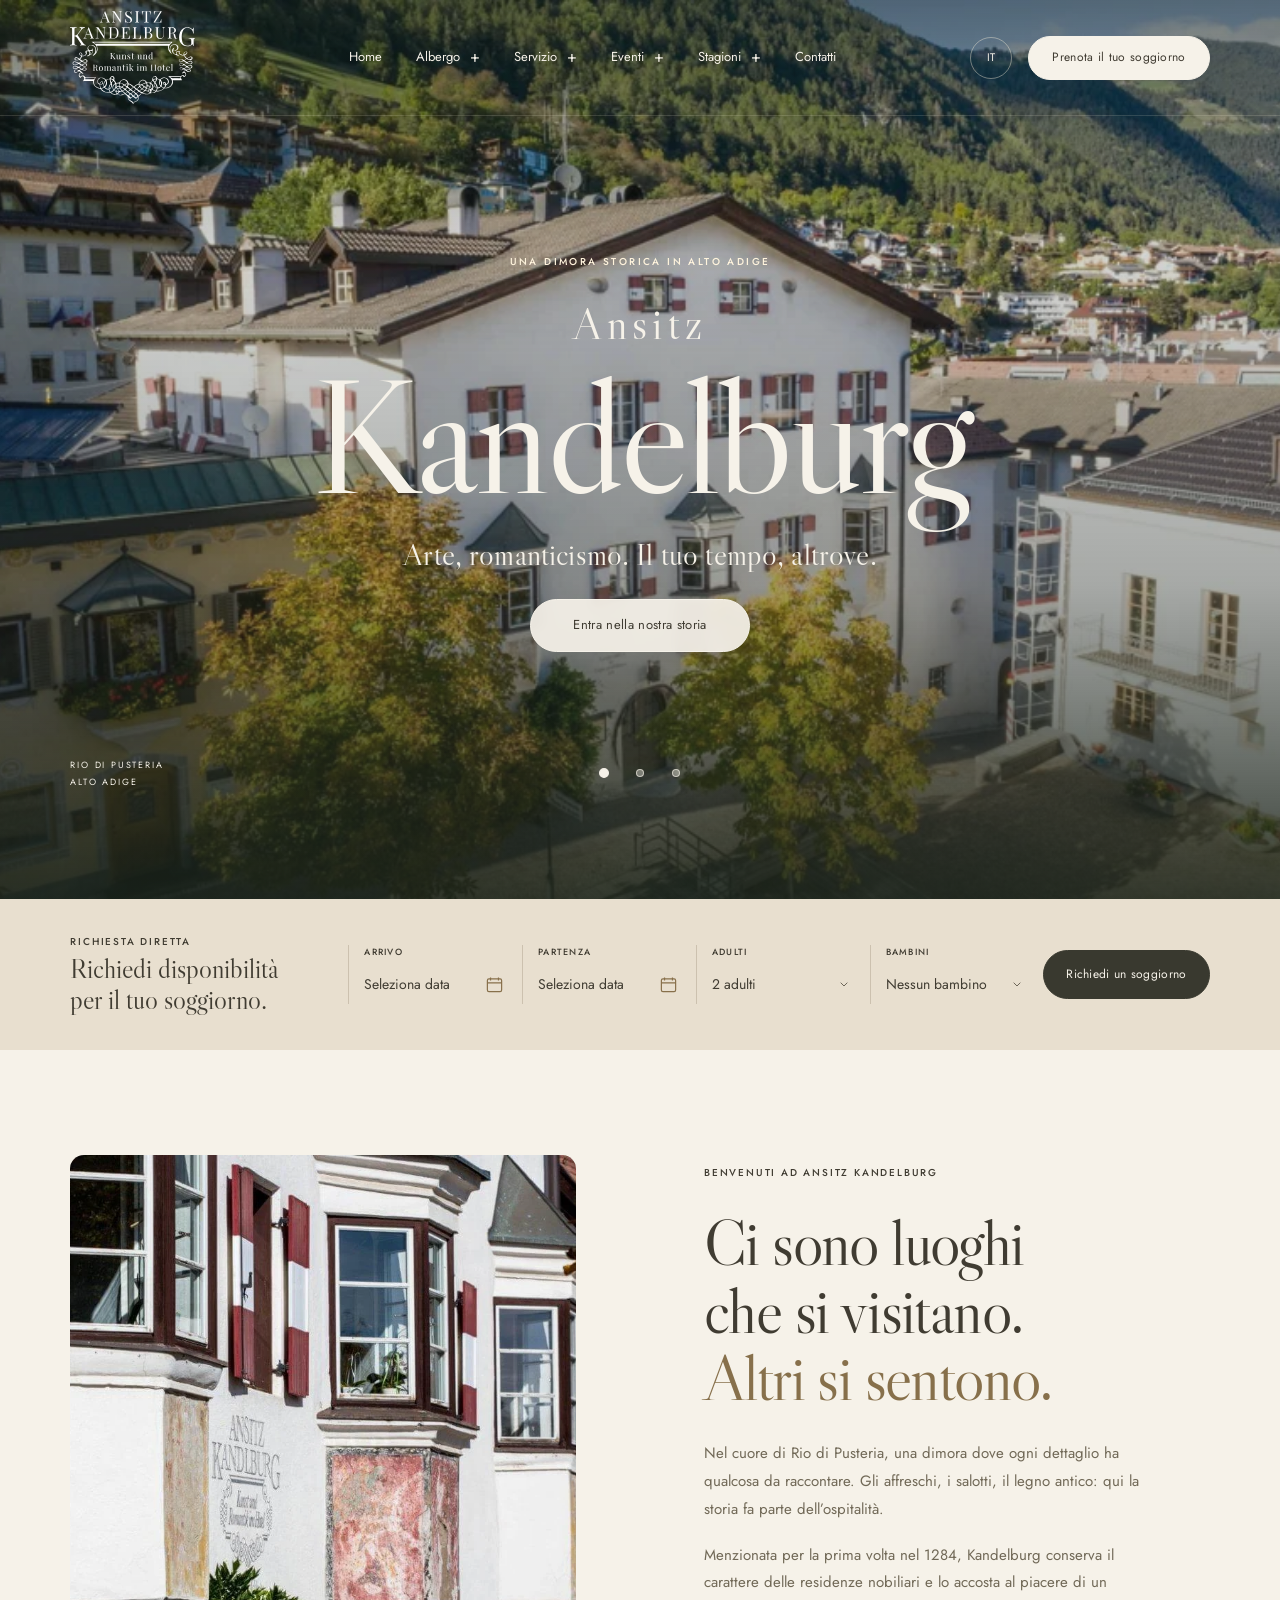
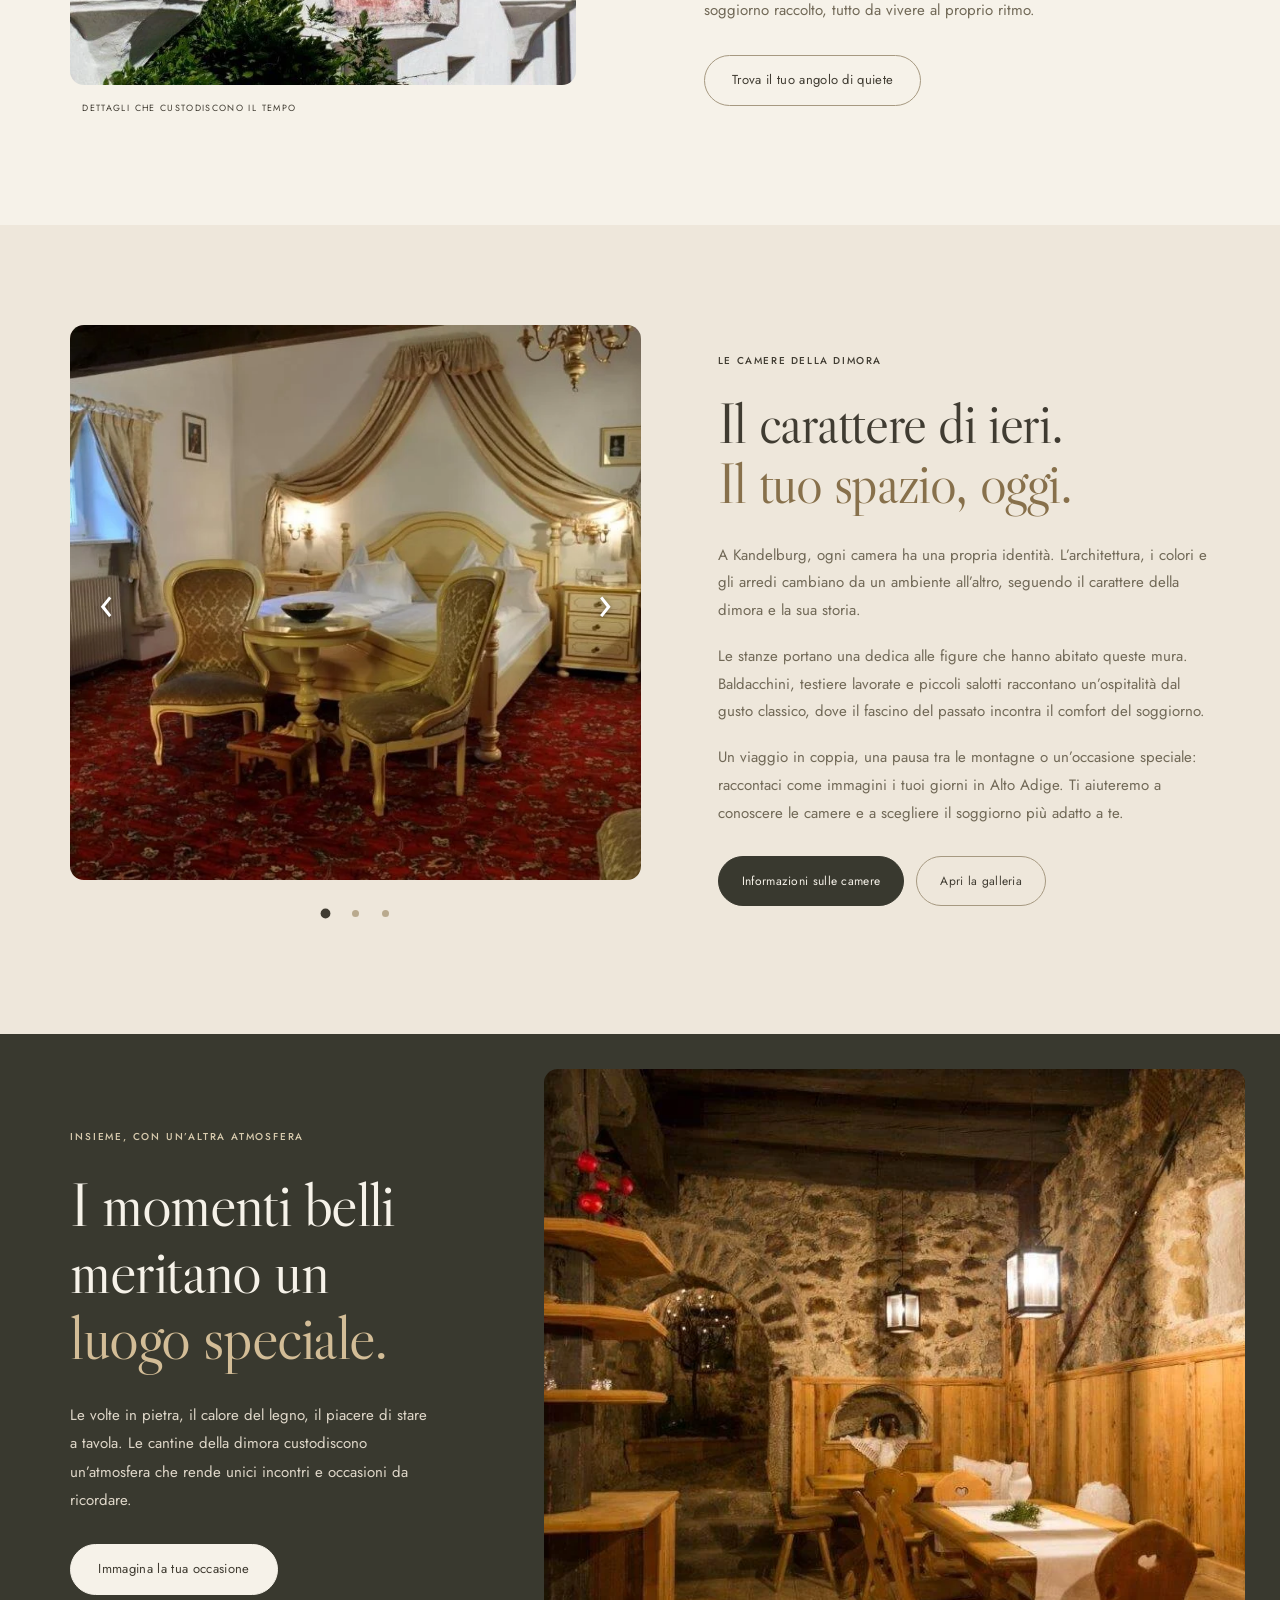
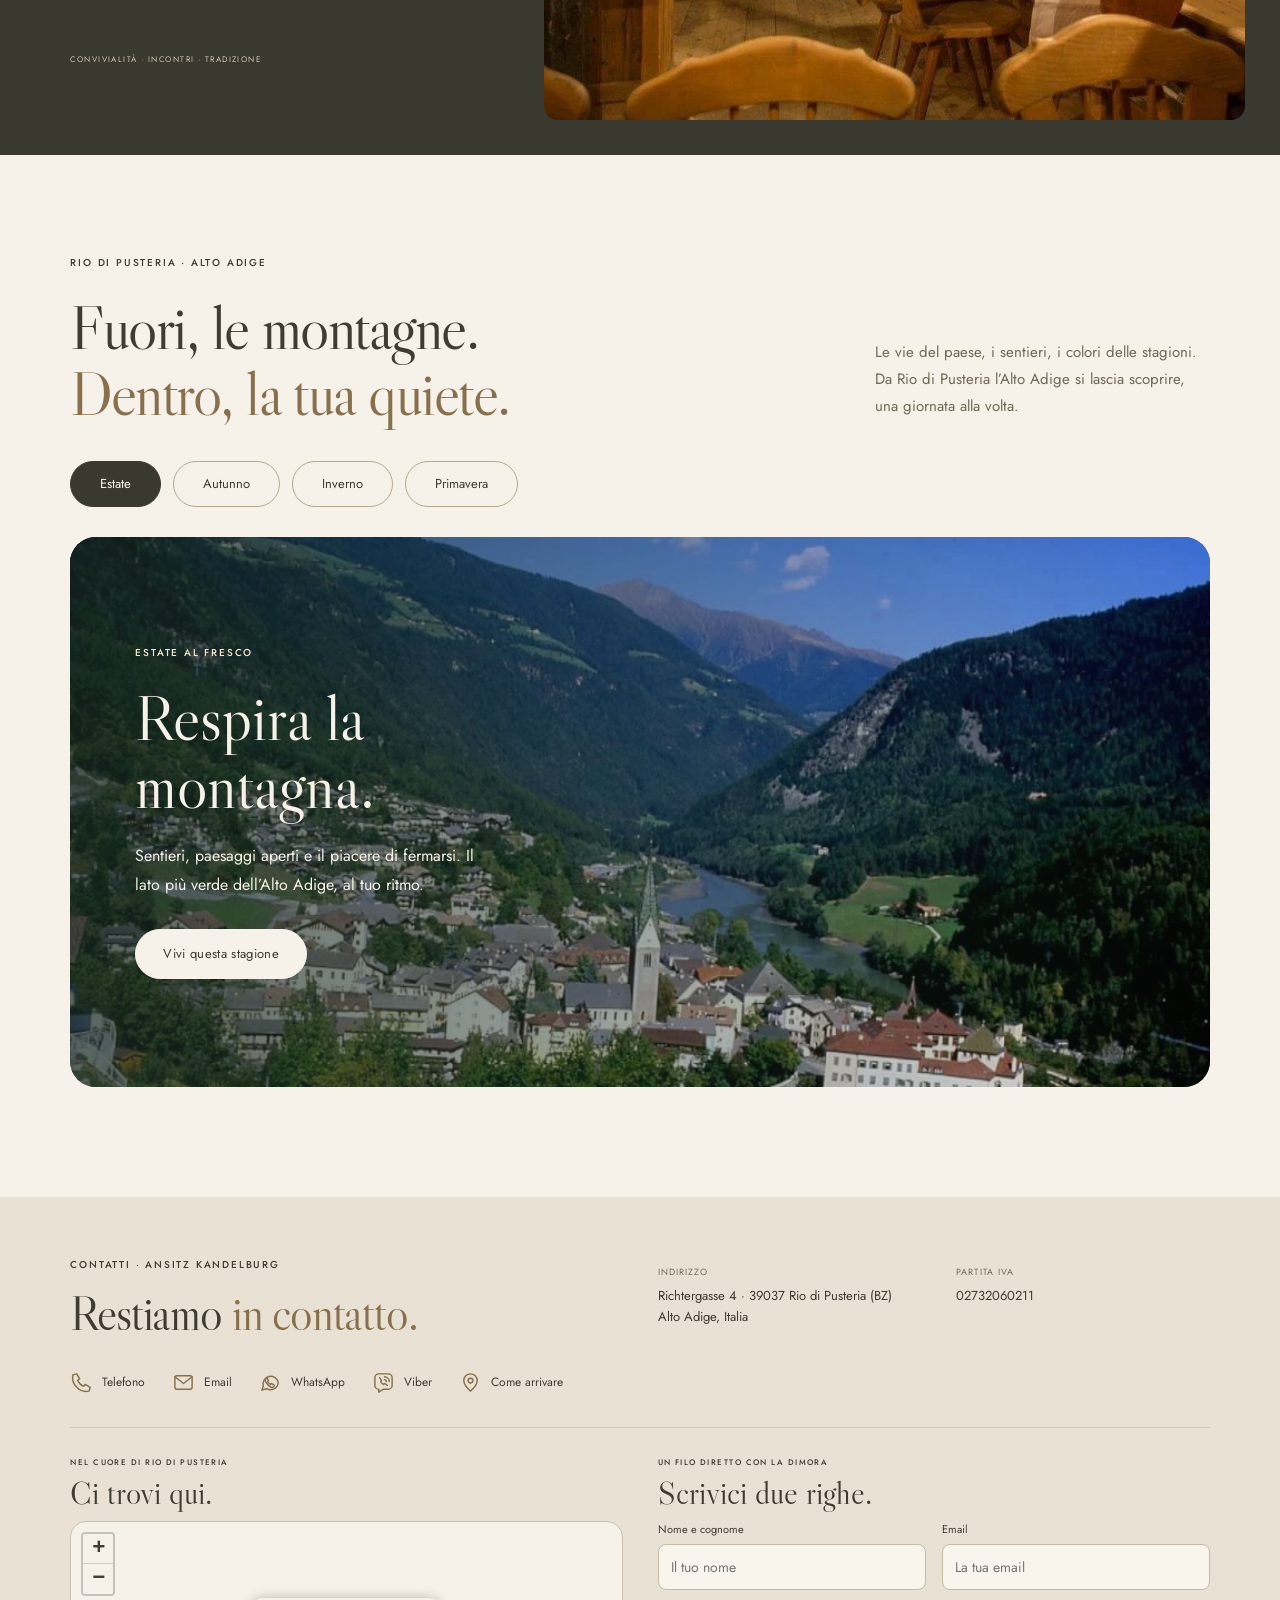
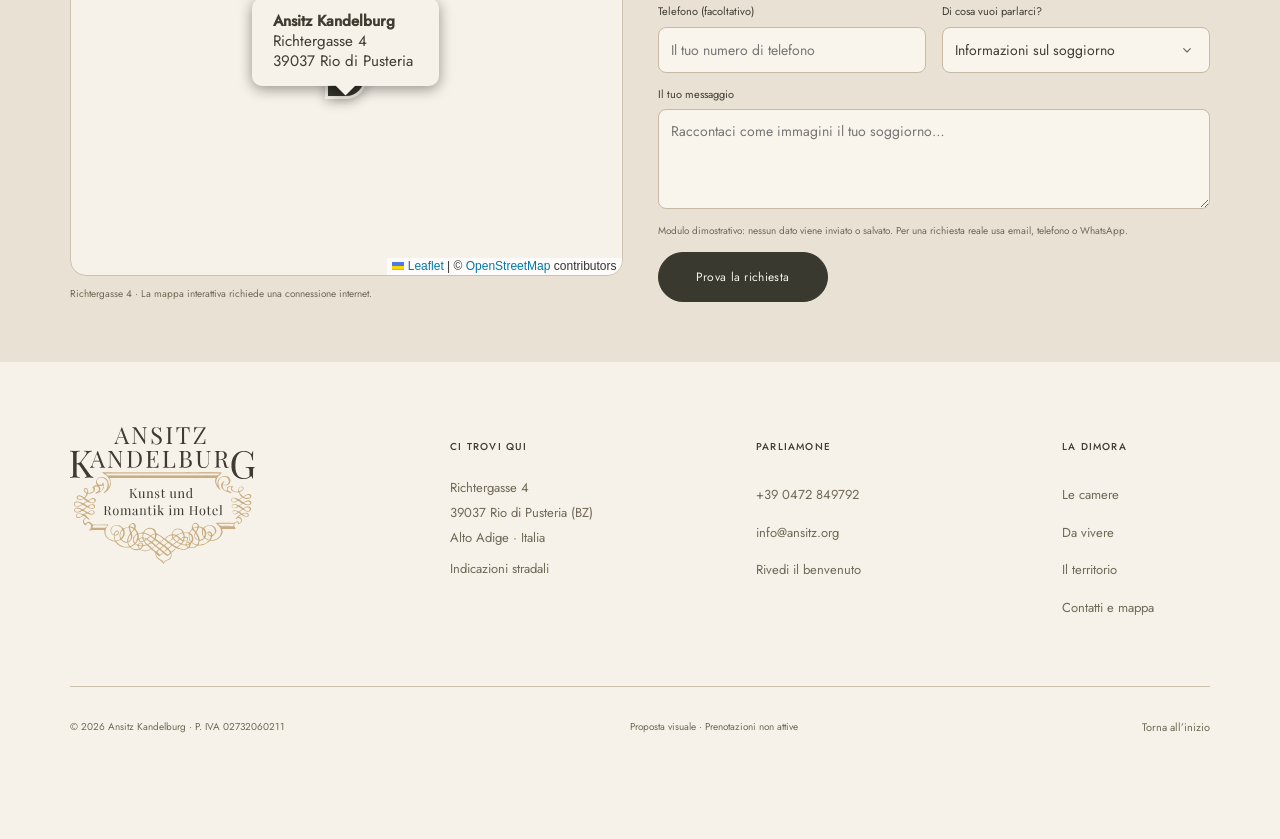
==== index.html @ 3d6365ef "Add styled availability calendar with backend provider interface" ====
<!doctype html>
<html lang="it">
<head>
  <meta charset="utf-8">
  <meta name="viewport" content="width=device-width, initial-scale=1">
  <meta name="robots" content="noindex, nofollow">
  <meta name="theme-color" content="#f4efe6">
  <meta name="description" content="Una dimora storica a Rio di Pusteria. Scopri il carattere di Ansitz Kandelburg, le sue camere e l’ospitalità dell’Alto Adige. Proposta visuale.">
  <title>Ansitz Kandelburg — Una dimora, tante storie</title>
  <link rel="icon" href="assets/brand/favicon.svg" type="image/svg+xml">
  <link rel="stylesheet" href="assets/vendor/leaflet/leaflet.css">
  <link rel="stylesheet" href="styles/main.css?v=25">
  <link rel="stylesheet" href="styles/calendar.css?v=26">
  <script src="scripts/main.js?v=26" defer></script>
  <script src="scripts/calendar.js?v=26" defer></script>
  <script src="scripts/assistance.js" defer></script>
  <script src="assets/vendor/leaflet/leaflet.js" defer></script>
  <script src="scripts/map.js?v=11" defer></script>
</head>
<body>
  <a class="skip-link" href="#contenuto">Vai al contenuto</a>

  <div class="intro" hidden aria-label="Benvenuti ad Ansitz Kandelburg">
    <div class="intro-inner">
      <span class="eyebrow intro-location">RIO DI PUSTERIA · ALTO ADIGE</span>
      <img class="intro-logo" src="assets/brand/ansitz-kandelburg.svg" alt="Ansitz Kandelburg — Kunst und Romantik im Hotel" width="274" height="203">
      <span class="intro-line" aria-hidden="true"></span>
      <p class="intro-caption">Il tempo, altrove.</p>
    </div>
    <button class="intro-skip button button-outline" type="button">Entra nella dimora </button>
  </div>

  <header class="site-header">
    <button class="menu-toggle" type="button" aria-label="Apri menu" aria-expanded="false" aria-controls="mobile-menu"><span></span><span></span></button>
    <a class="brand" href="#inizio" aria-label="Ansitz Kandelburg, inizio"><img src="assets/brand/ansitz-kandelburg.svg" width="274" height="203" alt="Ansitz Kandelburg"></a>
    <nav class="desktop-nav" aria-label="Navigazione principale"><a class="nav-home" href="#inizio">Home</a><div class="nav-group"><button class="nav-trigger" type="button" aria-expanded="false" aria-controls="menu-albergo">Albergo<span aria-hidden="true">+</span></button><div class="mega-menu" id="menu-albergo" hidden><img src="assets/images/kandelburg-salone-storico.webp" alt="" width="300" height="195"><div class="mega-intro"><span class="eyebrow">ESPLORA KANDELBURG</span><p>La tua dimora, in Alto Adige.</p></div><div class="mega-links"><a href="#dimora">Il Castel Kandelburg</a><a href="#camere">Le camere</a><button type="button" data-gallery="0">Galleria fotografica</button><button type="button" data-topic="storia">Storia e leggende</button><button type="button" data-topic="offerte">Prezzi e offerte</button><button type="button" data-open-inquiry>Richiesta e prenotazione</button></div></div></div><div class="nav-group"><button class="nav-trigger" type="button" aria-expanded="false" aria-controls="menu-servizio">Servizio<span aria-hidden="true">+</span></button><div class="mega-menu" id="menu-servizio" hidden><img src="assets/images/kandelburg-giardino.webp" alt="" width="300" height="195"><div class="mega-intro"><span class="eyebrow">ESPLORA KANDELBURG</span><p>Ogni viaggio comincia bene.</p></div><div class="mega-links"><a href="contatti.html">Come raggiungerci</a><button type="button" data-topic="mobilita">Treni e autobus</button><button type="button" data-topic="aeroporti">Aeroporti</button><button type="button" data-topic="taxi">Taxi e trasferimenti</button></div></div></div><div class="nav-group"><button class="nav-trigger" type="button" aria-expanded="false" aria-controls="menu-eventi">Eventi<span aria-hidden="true">+</span></button><div class="mega-menu" id="menu-eventi" hidden><img src="assets/images/kandelburg-cantina.webp" alt="" width="300" height="195"><div class="mega-intro"><span class="eyebrow">ESPLORA KANDELBURG</span><p>Il piacere di stare insieme.</p></div><div class="mega-links"><a href="#esperienze">Celebrazioni eleganti</a><button type="button" data-topic="castagnate">Castagnate e Törggelen</button><a href="#esperienze">Cene nelle cantine</a><button type="button" data-topic="incontri">Seminari e incontri</button></div></div></div><div class="nav-group"><button class="nav-trigger" type="button" aria-expanded="false" aria-controls="menu-stagioni">Stagioni<span aria-hidden="true">+</span></button><div class="mega-menu" id="menu-stagioni" hidden><img src="assets/images/rio-di-pusteria-panorama.webp" alt="" width="300" height="195"><div class="mega-intro"><span class="eyebrow">ESPLORA KANDELBURG</span><p>Un altro colore, ogni volta.</p></div><div class="mega-links"><a href="#territorio" data-season-link="inverno">Neve e sci</a><a href="#territorio" data-season-link="estate">Estate al fresco</a><a href="#territorio" data-season-link="autunno">Autunno d’oro</a><a href="#territorio" data-season-link="primavera">Primavera e fioritura</a><a href="#territorio" data-season-link="inverno">Mercatini di Natale</a></div></div></div><a class="nav-contact" href="contatti.html">Contatti</a></nav>
    <div class="header-right"><div class="language-picker"><button class="language-toggle" aria-expanded="false" aria-controls="language-menu" type="button">IT<span class="sr-only"> — Seleziona lingua</span></button><div class="language-menu" id="language-menu" hidden><span class="language-current" lang="it">IT · Italiano</span><button type="button" disabled lang="de">DE · Deutsch <small>Prossimamente</small></button><button type="button" disabled lang="en">EN · English <small>Prossimamente</small></button></div></div><button class="button button-small header-cta" type="button" data-open-inquiry>Prenota il tuo soggiorno</button></div>
    <nav class="mobile-menu" id="mobile-menu" aria-label="Menu mobile" hidden><a href="#inizio">Home</a><details><summary>Albergo<span aria-hidden="true">+</span></summary><div class="mobile-submenu"><a href="#dimora">Il Castel Kandelburg</a><a href="#camere">Le camere</a><button type="button" data-gallery="0">Galleria fotografica</button><button type="button" data-topic="storia">Storia e leggende</button><button type="button" data-topic="offerte">Prezzi e offerte</button><button type="button" data-open-inquiry>Richiesta e prenotazione</button></div></details><details><summary>Servizio<span aria-hidden="true">+</span></summary><div class="mobile-submenu"><a href="contatti.html">Come raggiungerci</a><button type="button" data-topic="mobilita">Treni e autobus</button><button type="button" data-topic="aeroporti">Aeroporti</button><button type="button" data-topic="taxi">Taxi e trasferimenti</button></div></details><details><summary>Eventi<span aria-hidden="true">+</span></summary><div class="mobile-submenu"><a href="#esperienze">Celebrazioni eleganti</a><button type="button" data-topic="castagnate">Castagnate e Törggelen</button><a href="#esperienze">Cene nelle cantine</a><button type="button" data-topic="incontri">Seminari e incontri</button></div></details><details><summary>Stagioni<span aria-hidden="true">+</span></summary><div class="mobile-submenu"><a href="#territorio" data-season-link="inverno">Neve e sci</a><a href="#territorio" data-season-link="estate">Estate al fresco</a><a href="#territorio" data-season-link="autunno">Autunno d’oro</a><a href="#territorio" data-season-link="primavera">Primavera e fioritura</a><a href="#territorio" data-season-link="inverno">Mercatini di Natale</a></div></details><a href="contatti.html">Contatti</a><button class="button" type="button" data-open-inquiry>Richiedi un soggiorno</button></nav>
  </header>

  <main id="contenuto">
    <section class="hero" id="inizio" aria-labelledby="hero-title">
      <div class="hero-slides" aria-hidden="true">
        <picture class="hero-media hero-slide is-active"><source media="(max-width: 600px)" srcset="assets/images/kandelburg-veduta-aerea-mobile.webp"><img src="assets/images/kandelburg-veduta-aerea.webp" alt="" width="1600" height="1066" fetchpriority="high"></picture>
        <div class="hero-media hero-slide"><img src="assets/images/kandelburg-camera-baldacchino.webp" alt="" width="1024" height="680"></div>
        <div class="hero-media hero-slide"><img src="assets/images/kandelburg-salone-storico.webp" alt="" width="1024" height="680"></div>
      </div>
      <div class="hero-shade"></div>
      <div class="hero-content">
        <p class="eyebrow hero-eyebrow">UNA DIMORA STORICA IN ALTO ADIGE</p>
        <h1 id="hero-title"><span>Ansitz</span> Kandelburg</h1>
        <p class="hero-subtitle">Arte, romanticismo. <br>Il tuo tempo, altrove.</p>
        <a class="button button-light" href="#dimora">Entra nella nostra storia </a>
      </div>
      <div class="hero-bottom"><span class="hero-place">RIO DI PUSTERIA<br>ALTO ADIGE</span><div class="hero-switcher" role="group" aria-label="Fotografie della dimora"><button class="is-active" type="button" data-hero-slide="0" aria-pressed="true" aria-label="Fotografia: la dimora"></button><button type="button" data-hero-slide="1" aria-pressed="false" aria-label="Fotografia: le camere"></button><button type="button" data-hero-slide="2" aria-pressed="false" aria-label="Fotografia: l’atmosfera"></button></div></div>
    </section>

    <section class="stay-bar" id="richiesta" aria-labelledby="stay-bar-title">
      <div class="stay-bar-heading"><span class="eyebrow">RICHIESTA DIRETTA</span><h2 id="stay-bar-title">Richiedi disponibilità<br>per il tuo soggiorno.</h2></div>
      <form id="stay-form" class="stay-form">
        <div class="stay-field"><label for="arrival">Arrivo</label><input type="date" id="arrival" name="arrival" required></div>
        <div class="stay-field"><label for="departure">Partenza</label><input type="date" id="departure" name="departure" required></div>
        <div class="stay-field adults-field"><label for="adults">Adulti</label><select id="adults" name="adults"><option value="1">1 adulto</option><option value="2" selected>2 adulti</option><option value="3">3 adulti</option><option value="4">4 adulti</option><option value="5+">5 o più adulti</option></select></div>
        <div class="stay-field children-field"><label for="children">Bambini</label><select id="children" name="children"><option value="0" selected>Nessun bambino</option><option value="1">1 bambino</option><option value="2">2 bambini</option><option value="3">3 bambini</option><option value="4+">4 o più bambini</option></select></div>
        <button class="button" type="submit">Richiedi un soggiorno </button>
      </form>
    </section>

    <section class="section story" id="dimora" aria-labelledby="story-title">
      <div class="story-visual reveal"><img src="assets/images/kandelburg-facciata-dettaglio.webp" width="940" height="768" alt="Bovindo e affreschi sulla facciata di Kandelburg" loading="lazy"><span class="photo-caption">DETTAGLI CHE CUSTODISCONO IL TEMPO</span></div>
      <div class="story-copy reveal"><p class="eyebrow">BENVENUTI AD ANSITZ KANDELBURG</p><h2 id="story-title">Ci sono luoghi<br>che si visitano.<br><em>Altri si sentono.</em></h2><p class="body-copy">Nel cuore di Rio di Pusteria, una dimora dove ogni dettaglio ha qualcosa da raccontare. Gli affreschi, i salotti, il legno antico: qui la storia fa parte dell’ospitalità.</p><p class="body-copy">Menzionata per la prima volta nel 1284, Kandelburg conserva il carattere delle residenze nobiliari e lo accosta al piacere di un soggiorno raccolto, tutto da vivere al proprio ritmo.</p><a class="button button-outline" href="#camere">Trova il tuo angolo di quiete </a></div>
    </section>

    <section class="rooms-section section" id="camere" aria-labelledby="rooms-title">
      <div class="rooms-layout">
        <div class="room-carousel reveal" role="region" aria-roledescription="carosello" aria-label="Fotografie delle camere" tabindex="0">
          <div class="room-photo-frame"><button class="image-button room-stage" type="button" data-gallery="0" aria-label="Ingrandisci la fotografia della camera"><img id="room-carousel-image" src="assets/images/kandelburg-camera-baldacchino.webp" width="1024" height="680" alt="Camera con baldacchino, arredi color avorio e salottino" loading="lazy"></button><button class="room-photo-nav room-photo-prev" type="button" data-room-prev aria-label="Camera precedente"><span aria-hidden="true">‹</span></button><button class="room-photo-nav room-photo-next" type="button" data-room-next aria-label="Camera successiva"><span aria-hidden="true">›</span></button></div>
          <div class="room-carousel-controls"><div class="room-dots" role="group" aria-label="Scegli una fotografia"><button class="is-active" type="button" data-room-slide="0" aria-pressed="true" aria-label="Fotografia: il baldacchino"></button><button type="button" data-room-slide="1" aria-pressed="false" aria-label="Fotografia: il velluto"></button><button type="button" data-room-slide="2" aria-pressed="false" aria-label="Fotografia: la luce"></button></div></div>
        </div>
        <div class="rooms-copy reveal"><p class="eyebrow">LE CAMERE DELLA DIMORA</p><h2 id="rooms-title">Il carattere di ieri.<br><em>Il tuo spazio, oggi.</em></h2><p>A Kandelburg, ogni camera ha una propria identità. L’architettura, i colori e gli arredi cambiano da un ambiente all’altro, seguendo il carattere della dimora e la sua storia.</p><p>Le stanze portano una dedica alle figure che hanno abitato queste mura. Baldacchini, testiere lavorate e piccoli salotti raccontano un’ospitalità dal gusto classico, dove il fascino del passato incontra il comfort del soggiorno.</p><p>Un viaggio in coppia, una pausa tra le montagne o un’occasione speciale: raccontaci come immagini i tuoi giorni in Alto Adige. Ti aiuteremo a conoscere le camere e a scegliere il soggiorno più adatto a te.</p><div class="rooms-copy-actions"><button class="button" type="button" data-open-inquiry>Informazioni sulle camere</button><button class="button button-outline" type="button" data-gallery="0">Apri la galleria</button></div></div>
      </div>
    </section>

    <section class="experience" id="esperienze" aria-labelledby="experience-title">
      <div class="experience-copy reveal"><p class="eyebrow">INSIEME, CON UN’ALTRA ATMOSFERA</p><h2 id="experience-title">I momenti belli<br>meritano un<br><em>luogo speciale.</em></h2><p>Le volte in pietra, il calore del legno, il piacere di stare a tavola. Le cantine della dimora custodiscono un’atmosfera che rende unici incontri e occasioni da ricordare.</p><a class="button button-light" href="#soggiorno">Immagina la tua occasione </a><span class="experience-note">CONVIVIALITÀ · INCONTRI · TRADIZIONE</span></div>
      <div class="experience-photo"><img src="assets/images/kandelburg-cantina.webp" width="1024" height="682" alt="La cantina storica con pareti in pietra, tavoli e arredi in legno" loading="lazy"></div>
    </section>

    <section class="section territory" id="territorio" aria-labelledby="territory-title">
      <div class="section-heading reveal"><div><p class="eyebrow">RIO DI PUSTERIA · ALTO ADIGE</p><h2 id="territory-title">Fuori, le montagne.<br><em>Dentro, la tua quiete.</em></h2></div><div class="section-heading-aside"><p>Le vie del paese, i sentieri, i colori delle stagioni. Da Rio di Pusteria l’Alto Adige si lascia scoprire, una giornata alla volta.</p></div></div>
      <div class="season-tabs" role="tablist" aria-label="Le stagioni in Alto Adige"><button id="tab-estate" type="button" role="tab" aria-selected="true" aria-controls="season-panel" data-season="estate">Estate</button><button id="tab-autunno" type="button" role="tab" aria-selected="false" aria-controls="season-panel" tabindex="-1" data-season="autunno">Autunno</button><button id="tab-inverno" type="button" role="tab" aria-selected="false" aria-controls="season-panel" tabindex="-1" data-season="inverno">Inverno</button><button id="tab-primavera" type="button" role="tab" aria-selected="false" aria-controls="season-panel" tabindex="-1" data-season="primavera">Primavera</button></div>
      <div class="season-stage" id="season-panel" role="tabpanel" aria-labelledby="tab-estate"><img id="season-image" src="assets/images/rio-di-pusteria-panorama.webp" width="1024" height="683" alt="Il paesaggio verde di Rio di Pusteria" loading="lazy"><div class="season-overlay"></div><div class="season-copy"><span class="eyebrow" id="season-kicker">ESTATE AL FRESCO</span><h3 id="season-title">Respira la montagna.</h3><p id="season-text">Sentieri, paesaggi aperti e il piacere di fermarsi. Il lato più verde dell’Alto Adige, al tuo ritmo.</p><a class="button button-light" href="#soggiorno">Vivi questa stagione</a></div></div>
    </section>

    <section class="section home-contact" id="soggiorno" aria-labelledby="contact-title">
      <div class="home-contact-heading"><div><p class="eyebrow">CONTATTI · ANSITZ KANDELBURG</p><h2 id="contact-title">Restiamo <em>in contatto.</em></h2></div><div class="home-contact-intro"><dl class="home-contact-details"><div><dt>Indirizzo</dt><dd><address>Richtergasse 4 · 39037 Rio di Pusteria (BZ)<br>Alto Adige, Italia</address></dd></div><div><dt>Partita IVA</dt><dd>02732060211</dd></div></dl></div></div>
      <nav class="home-contact-actions" aria-label="Contatta la dimora"><a class="contact-icon-link" href="tel:+390472849792"><svg viewBox="0 0 24 24" fill="none" stroke="currentColor" stroke-width="1.5" stroke-linecap="round" stroke-linejoin="round" aria-hidden="true"><path d="m7 3 3 5-2 2a13 13 0 0 0 6 6l2-2 5 3-1 4C10 23 1 14 3 4Z"/></svg><span>Telefono</span></a><a class="contact-icon-link" href="mailto:info@ansitz.org"><svg viewBox="0 0 24 24" fill="none" stroke="currentColor" stroke-width="1.5" stroke-linecap="round" stroke-linejoin="round" aria-hidden="true"><rect x="3" y="5" width="18" height="14" rx="2"/><path d="m3 6 9 7 9-7"/></svg><span>Email</span></a><a class="contact-icon-link" href="https://wa.me/393492362220" target="_blank" rel="noopener noreferrer"><svg viewBox="0 0 24 24" fill="none" stroke="currentColor" stroke-width="1.5" stroke-linecap="round" stroke-linejoin="round" aria-hidden="true"><path d="M20 11.5a8 8 0 0 1-12 7L3 20l1.5-4.4A8 8 0 1 1 20 11.5Z"/><path d="m8 7 2 3-1 1a7 7 0 0 0 3 3l1-1 3 2c-1 3-3 3-6 0s-5-5-2-8Z"/></svg><span>WhatsApp</span></a><a class="contact-icon-link" href="viber://chat?number=%2B393492362220"><svg viewBox="0 0 24 24" fill="none" stroke="currentColor" stroke-width="1.5" stroke-linecap="round" stroke-linejoin="round" aria-hidden="true"><path d="M7 3h10a4 4 0 0 1 4 4v8a4 4 0 0 1-4 4h-5l-5 3v-3a4 4 0 0 1-4-4V7a4 4 0 0 1 4-4Z"/><path d="m8 7 2 3-1 1a6 6 0 0 0 3 3l1-1 3 2M13 6a5 5 0 0 1 5 5M13 9a2 2 0 0 1 2 2"/></svg><span>Viber</span></a><a class="contact-icon-link" href="https://www.google.com/maps/search/?api=1&amp;query=Ansitz+Kandelburg+Richtergasse+4+M%C3%BChlbach" target="_blank" rel="noopener noreferrer"><svg viewBox="0 0 24 24" fill="none" stroke="currentColor" stroke-width="1.5" stroke-linecap="round" stroke-linejoin="round" aria-hidden="true"><path d="M19 10c0 5-7 11-7 11S5 15 5 10a7 7 0 1 1 14 0Z"/><circle cx="12" cy="10" r="2.5"/></svg><span>Come arrivare</span></a></nav>
      <div class="home-contact-grid"><div class="home-contact-map"><div class="home-contact-column-heading"><p class="eyebrow">NEL CUORE DI RIO DI PUSTERIA</p><h3>Ci trovi qui.</h3></div><div class="contact-map" id="location-map" role="region" aria-label="Mappa interattiva di Ansitz Kandelburg"></div><p class="map-note">Richtergasse 4 · La mappa interattiva richiede una connessione internet.</p></div><div class="home-contact-form"><div class="home-contact-column-heading"><p class="eyebrow">UN FILO DIRETTO CON LA DIMORA</p><h3>Scrivici due righe.</h3></div><form id="contact-form" class="contact-page-form"><div class="contact-field-row"><div><label for="contact-name">Nome e cognome</label><input id="contact-name" name="name" autocomplete="name" placeholder="Il tuo nome" maxlength="100" required></div><div><label for="contact-email">Email</label><input id="contact-email" name="email" type="email" autocomplete="email" placeholder="La tua email" maxlength="150" required></div></div><div class="contact-field-row"><div><label for="contact-phone">Telefono (facoltativo)</label><input id="contact-phone" name="phone" type="tel" autocomplete="tel" placeholder="Il tuo numero di telefono" maxlength="40"></div><div><label for="contact-subject">Di cosa vuoi parlarci?</label><select id="contact-subject" name="subject"><option>Informazioni sul soggiorno</option><option>Camere e disponibilità</option><option>Eventi e incontri</option><option>Come arrivare</option></select></div></div><div><label for="contact-message">Il tuo messaggio</label><textarea id="contact-message" name="message" rows="5" placeholder="Raccontaci come immagini il tuo soggiorno…" maxlength="2000" required></textarea></div><p class="contact-form-note">Modulo dimostrativo: nessun dato viene inviato o salvato. Per una richiesta reale usa email, telefono o WhatsApp.</p><button class="button" type="submit">Prova la richiesta</button><p class="contact-form-result" id="contact-form-result" role="status" hidden></p></form></div></div>
    </section>
  </main>

  <footer class="site-footer" id="contatti"><div class="footer-main"><a class="footer-brand" href="#inizio"><img src="assets/brand/ansitz-kandelburg.svg" width="274" height="203" alt="Ansitz Kandelburg — Kunst und Romantik im Hotel"></a><div><h2>Ci trovi qui</h2><p>Richtergasse 4<br>39037 Rio di Pusteria (BZ)<br>Alto Adige · Italia</p><a class="footer-link" href="https://www.google.com/maps/search/?api=1&amp;query=Ansitz+Kandelburg+Richtergasse+4+M%C3%BChlbach" target="_blank" rel="noopener noreferrer">Indicazioni stradali </a></div><div><h2>Parliamone</h2><a href="tel:+390472849792">+39 0472 849792</a><a href="mailto:info@ansitz.org">info@ansitz.org</a><button class="footer-link" type="button" data-replay-intro>Rivedi il benvenuto </button></div><div><h2>La dimora</h2><a href="#camere">Le camere</a><a href="#esperienze">Da vivere</a><a href="#territorio">Il territorio</a><a href="contatti.html">Contatti e mappa</a></div></div><div class="footer-bottom"><span>© 2026 Ansitz Kandelburg · P. IVA 02732060211</span><span>Proposta visuale · Prenotazioni non attive</span><a href="#inizio">Torna all’inizio </a></div></footer>

  <dialog class="gallery-dialog" aria-labelledby="gallery-title"><button class="dialog-close" type="button" data-close-dialog aria-label="Chiudi galleria">×</button><h2 class="sr-only" id="gallery-title">Le camere di Kandelburg</h2><img id="gallery-image" src="assets/images/kandelburg-camera-baldacchino.webp" alt="Camera con baldacchino, arredi color avorio e salottino"><div class="gallery-controls"><button type="button" data-gallery-prev aria-label="Fotografia precedente">Precedente</button><p id="gallery-caption" aria-live="polite">Il fascino del baldacchino</p><button type="button" data-gallery-next aria-label="Fotografia successiva">Successiva</button></div></dialog>

  <dialog class="inquiry-dialog booking-dialog" aria-labelledby="inquiry-title"><button class="dialog-close" type="button" data-close-dialog aria-label="Chiudi richiesta">×</button><p class="eyebrow">IL TUO TEMPO A KANDELBURG</p><h2 id="inquiry-title" tabindex="-1" autofocus>Prenota il tuo<br><em>soggiorno in dimora.</em></h2><p>Scegli le date e raccontaci come immagini la tua pausa in Alto Adige.</p><p id="stay-summary" class="stay-summary" hidden></p>
    <form id="booking-form" class="booking-form">
      <div class="booking-row"><div><label for="booking-arrival">Arrivo *</label><input id="booking-arrival" name="arrival" type="date" required></div><div><label for="booking-departure">Partenza *</label><input id="booking-departure" name="departure" type="date" required></div></div>
      <div class="booking-row"><div><label for="booking-adults">Adulti *</label><select id="booking-adults" name="adults"><option value="1">1 adulto</option><option value="2" selected>2 adulti</option><option value="3">3 adulti</option><option value="4">4 adulti</option><option value="5+">5 o più adulti</option></select></div><div><label for="booking-children">Bambini</label><select id="booking-children" name="children"><option value="0" selected>Nessun bambino</option><option value="1">1 bambino</option><option value="2">2 bambini</option><option value="3">3 bambini</option><option value="4+">4 o più bambini</option></select></div></div><div class="booking-row"><div><label for="booking-rooms">Camere *</label><select id="booking-rooms" name="rooms"><option value="1">1 camera</option><option value="2">2 camere</option><option value="3">3 camere</option><option value="4+">4 o più camere</option></select></div></div>
      <div class="booking-row"><div><label for="booking-name">Nome e cognome *</label><input id="booking-name" name="name" autocomplete="name" maxlength="100" placeholder="Il tuo nome" required></div><div><label for="booking-email">Email *</label><input id="booking-email" name="email" type="email" autocomplete="email" maxlength="150" placeholder="La tua email" required></div></div>
      <div><label for="booking-phone">Telefono <span>(facoltativo)</span></label><input id="booking-phone" name="phone" type="tel" autocomplete="tel" maxlength="40" placeholder="Il tuo numero di telefono"></div>
      <div><label for="booking-notes">Desideri o richieste particolari <span>(facoltativo)</span></label><textarea id="booking-notes" name="notes" rows="3" maxlength="1500" placeholder="C’è qualcosa che vorresti farci sapere?"></textarea></div>
      <p class="booking-demo-note">Anteprima dimostrativa: nessun dato viene inviato o salvato e nessuna prenotazione viene confermata. I campi con * sono obbligatori.</p>
      <button class="button" type="submit">Prova la richiesta di prenotazione</button><p class="booking-result" id="booking-result" role="status" tabindex="-1" hidden></p>
    </form></dialog>
  <dialog class="topic-dialog" aria-labelledby="topic-title"><button class="dialog-close" type="button" data-close-dialog aria-label="Chiudi approfondimento">×</button><p class="eyebrow" id="topic-kicker">ESPLORA KANDELBURG</p><h2 id="topic-title"></h2><p id="topic-text"></p><button class="button" type="button" data-topic-contact>Parliamone insieme</button><p class="demo-note">Anteprima dei contenuti del futuro sito.</p></dialog>
  <aside class="floating-assistance" aria-label="Assistenza e messaggi">
    <div class="messaging-panel" id="messaging-panel" hidden><button class="panel-close" type="button" data-close-messaging aria-label="Chiudi contatti rapidi">×</button><p class="eyebrow">UN CONTATTO DIRETTO</p><h2>Parliamone.</h2><p>Scegli come scrivere alla dimora.</p><a class="messaging-choice whatsapp-choice" href="https://wa.me/393492362220" target="_blank" rel="noopener noreferrer">WhatsApp <span>Apri la conversazione</span></a><a class="messaging-choice viber-choice" href="viber://chat?number=%2B393492362220">Viber <span>Apri nell’app Viber</span></a><small>+39 349 2362220</small></div>
    <section class="chat-panel" id="chat-panel" role="dialog" aria-modal="false" aria-labelledby="chat-title" hidden><header class="chat-header"><div><span class="eyebrow">BENVENUTI NELLA DIMORA</span><h2 id="chat-title">Assistente Kandelburg</h2><span class="chat-demo-label">Chat dimostrativa</span></div><button class="panel-close" type="button" data-close-chat aria-label="Chiudi chat">×</button></header><div class="chat-messages" id="chat-messages" role="log" aria-live="polite" aria-label="Conversazione"><p class="chat-message assistant-message">Benvenuto a Kandelburg. Posso mostrarti informazioni sulle camere, sulla dimora e su come raggiungerci. Da dove cominciamo?</p></div><div class="chat-suggestions" aria-label="Domande rapide"><button type="button" data-chat-question="Vorrei informazioni sulle camere">Le camere</button><button type="button" data-chat-question="Dove si trova Kandelburg?">Come arrivare</button><button type="button" data-chat-question="Come richiedo disponibilità?">Il soggiorno</button></div><form class="chat-form" id="chat-form"><label class="sr-only" for="chat-input">Scrivi una domanda</label><input id="chat-input" name="question" autocomplete="off" placeholder="Scrivi una domanda…" maxlength="500" required><button type="submit" aria-label="Invia domanda alla chat demo">Invia</button></form><p class="chat-notice">Risposte di esempio, senza AI o operatore. I messaggi restano in questa pagina e non vengono inviati all’hotel.</p></section>
    <div class="floating-actions"><button class="messaging-toggle" type="button" aria-label="Apri WhatsApp e Viber" aria-expanded="false" aria-controls="messaging-panel"><svg viewBox="0 0 24 24" fill="none" stroke="currentColor" stroke-width="1.5" aria-hidden="true"><path d="M20 11.5a8 8 0 0 1-12 7L3 20l1.5-4.4A8 8 0 1 1 20 11.5Z"/><path d="m8 7 2 3-1 1a7 7 0 0 0 3 3l1-1 3 2c-1 3-3 3-6 0s-5-5-2-8Z"/></svg><span>WhatsApp / Viber</span></button><button class="chat-toggle" type="button" aria-label="Apri assistente Kandelburg" aria-expanded="false" aria-controls="chat-panel"><svg viewBox="0 0 24 24" fill="none" stroke="currentColor" stroke-width="1.5" aria-hidden="true"><path d="M20 11.5a8 8 0 0 1-12 7L3 20l1.5-4.4A8 8 0 1 1 20 11.5Z"/><path d="M8 10h8M8 14h5"/></svg><span>Chiedi a Kandelburg</span></button></div>
  </aside>
</body>
</html>
---- assets/vendor/leaflet/leaflet.css ----
/* required styles */

.leaflet-pane,
.leaflet-tile,
.leaflet-marker-icon,
.leaflet-marker-shadow,
.leaflet-tile-container,
.leaflet-pane > svg,
.leaflet-pane > canvas,
.leaflet-zoom-box,
.leaflet-image-layer,
.leaflet-layer {
	position: absolute;
	left: 0;
	top: 0;
	}
.leaflet-container {
	overflow: hidden;
	}
.leaflet-tile,
.leaflet-marker-icon,
.leaflet-marker-shadow {
	-webkit-user-select: none;
	   -moz-user-select: none;
	        user-select: none;
	  -webkit-user-drag: none;
	}
/* Prevents IE11 from highlighting tiles in blue */
.leaflet-tile::selection {
	background: transparent;
}
/* Safari renders non-retina tile on retina better with this, but Chrome is worse */
.leaflet-safari .leaflet-tile {
	image-rendering: -webkit-optimize-contrast;
	}
/* hack that prevents hw layers "stretching" when loading new tiles */
.leaflet-safari .leaflet-tile-container {
	width: 1600px;
	height: 1600px;
	-webkit-transform-origin: 0 0;
	}
.leaflet-marker-icon,
.leaflet-marker-shadow {
	display: block;
	}
/* .leaflet-container svg: reset svg max-width decleration shipped in Joomla! (joomla.org) 3.x */
/* .leaflet-container img: map is broken in FF if you have max-width: 100% on tiles */
.leaflet-container .leaflet-overlay-pane svg {
	max-width: none !important;
	max-height: none !important;
	}
.leaflet-container .leaflet-marker-pane img,
.leaflet-container .leaflet-shadow-pane img,
.leaflet-container .leaflet-tile-pane img,
.leaflet-container img.leaflet-image-layer,
.leaflet-container .leaflet-tile {
	max-width: none !important;
	max-height: none !important;
	width: auto;
	padding: 0;
	}

.leaflet-container img.leaflet-tile {
	/* See: https://bugs.chromium.org/p/chromium/issues/detail?id=600120 */
	mix-blend-mode: plus-lighter;
}

.leaflet-container.leaflet-touch-zoom {
	-ms-touch-action: pan-x pan-y;
	touch-action: pan-x pan-y;
	}
.leaflet-container.leaflet-touch-drag {
	-ms-touch-action: pinch-zoom;
	/* Fallback for FF which doesn't support pinch-zoom */
	touch-action: none;
	touch-action: pinch-zoom;
}
.leaflet-container.leaflet-touch-drag.leaflet-touch-zoom {
	-ms-touch-action: none;
	touch-action: none;
}
.leaflet-container {
	-webkit-tap-highlight-color: transparent;
}
.leaflet-container a {
	-webkit-tap-highlight-color: rgba(51, 181, 229, 0.4);
}
.leaflet-tile {
	filter: inherit;
	visibility: hidden;
	}
.leaflet-tile-loaded {
	visibility: inherit;
	}
.leaflet-zoom-box {
	width: 0;
	height: 0;
	-moz-box-sizing: border-box;
	     box-sizing: border-box;
	z-index: 800;
	}
/* workaround for https://bugzilla.mozilla.org/show_bug.cgi?id=888319 */
.leaflet-overlay-pane svg {
	-moz-user-select: none;
	}

.leaflet-pane         { z-index: 400; }

.leaflet-tile-pane    { z-index: 200; }
.leaflet-overlay-pane { z-index: 400; }
.leaflet-shadow-pane  { z-index: 500; }
.leaflet-marker-pane  { z-index: 600; }
.leaflet-tooltip-pane   { z-index: 650; }
.leaflet-popup-pane   { z-index: 700; }

.leaflet-map-pane canvas { z-index: 100; }
.leaflet-map-pane svg    { z-index: 200; }

.leaflet-vml-shape {
	width: 1px;
	height: 1px;
	}
.lvml {
	behavior: url(#default#VML);
	display: inline-block;
	position: absolute;
	}


/* control positioning */

.leaflet-control {
	position: relative;
	z-index: 800;
	pointer-events: visiblePainted; /* IE 9-10 doesn't have auto */
	pointer-events: auto;
	}
.leaflet-top,
.leaflet-bottom {
	position: absolute;
	z-index: 1000;
	pointer-events: none;
	}
.leaflet-top {
	top: 0;
	}
.leaflet-right {
	right: 0;
	}
.leaflet-bottom {
	bottom: 0;
	}
.leaflet-left {
	left: 0;
	}
.leaflet-control {
	float: left;
	clear: both;
	}
.leaflet-right .leaflet-control {
	float: right;
	}
.leaflet-top .leaflet-control {
	margin-top: 10px;
	}
.leaflet-bottom .leaflet-control {
	margin-bottom: 10px;
	}
.leaflet-left .leaflet-control {
	margin-left: 10px;
	}
.leaflet-right .leaflet-control {
	margin-right: 10px;
	}


/* zoom and fade animations */

.leaflet-fade-anim .leaflet-popup {
	opacity: 0;
	-webkit-transition: opacity 0.2s linear;
	   -moz-transition: opacity 0.2s linear;
	        transition: opacity 0.2s linear;
	}
.leaflet-fade-anim .leaflet-map-pane .leaflet-popup {
	opacity: 1;
	}
.leaflet-zoom-animated {
	-webkit-transform-origin: 0 0;
	    -ms-transform-origin: 0 0;
	        transform-origin: 0 0;
	}
svg.leaflet-zoom-animated {
	will-change: transform;
}

.leaflet-zoom-anim .leaflet-zoom-animated {
	-webkit-transition: -webkit-transform 0.25s cubic-bezier(0,0,0.25,1);
	   -moz-transition:    -moz-transform 0.25s cubic-bezier(0,0,0.25,1);
	        transition:         transform 0.25s cubic-bezier(0,0,0.25,1);
	}
.leaflet-zoom-anim .leaflet-tile,
.leaflet-pan-anim .leaflet-tile {
	-webkit-transition: none;
	   -moz-transition: none;
	        transition: none;
	}

.leaflet-zoom-anim .leaflet-zoom-hide {
	visibility: hidden;
	}


/* cursors */

.leaflet-interactive {
	cursor: pointer;
	}
.leaflet-grab {
	cursor: -webkit-grab;
	cursor:    -moz-grab;
	cursor:         grab;
	}
.leaflet-crosshair,
.leaflet-crosshair .leaflet-interactive {
	cursor: crosshair;
	}
.leaflet-popup-pane,
.leaflet-control {
	cursor: auto;
	}
.leaflet-dragging .leaflet-grab,
.leaflet-dragging .leaflet-grab .leaflet-interactive,
.leaflet-dragging .leaflet-marker-draggable {
	cursor: move;
	cursor: -webkit-grabbing;
	cursor:    -moz-grabbing;
	cursor:         grabbing;
	}

/* marker & overlays interactivity */
.leaflet-marker-icon,
.leaflet-marker-shadow,
.leaflet-image-layer,
.leaflet-pane > svg path,
.leaflet-tile-container {
	pointer-events: none;
	}

.leaflet-marker-icon.leaflet-interactive,
.leaflet-image-layer.leaflet-interactive,
.leaflet-pane > svg path.leaflet-interactive,
svg.leaflet-image-layer.leaflet-interactive path {
	pointer-events: visiblePainted; /* IE 9-10 doesn't have auto */
	pointer-events: auto;
	}

/* visual tweaks */

.leaflet-container {
	background: #ddd;
	outline-offset: 1px;
	}
.leaflet-container a {
	color: #0078A8;
	}
.leaflet-zoom-box {
	border: 2px dotted #38f;
	background: rgba(255,255,255,0.5);
	}


/* general typography */
.leaflet-container {
	font-family: "Helvetica Neue", Arial, Helvetica, sans-serif;
	font-size: 12px;
	font-size: 0.75rem;
	line-height: 1.5;
	}


/* general toolbar styles */

.leaflet-bar {
	box-shadow: 0 1px 5px rgba(0,0,0,0.65);
	border-radius: 4px;
	}
.leaflet-bar a {
	background-color: #fff;
	border-bottom: 1px solid #ccc;
	width: 26px;
	height: 26px;
	line-height: 26px;
	display: block;
	text-align: center;
	text-decoration: none;
	color: black;
	}
.leaflet-bar a,
.leaflet-control-layers-toggle {
	background-position: 50% 50%;
	background-repeat: no-repeat;
	display: block;
	}
.leaflet-bar a:hover,
.leaflet-bar a:focus {
	background-color: #f4f4f4;
	}
.leaflet-bar a:first-child {
	border-top-left-radius: 4px;
	border-top-right-radius: 4px;
	}
.leaflet-bar a:last-child {
	border-bottom-left-radius: 4px;
	border-bottom-right-radius: 4px;
	border-bottom: none;
	}
.leaflet-bar a.leaflet-disabled {
	cursor: default;
	background-color: #f4f4f4;
	color: #bbb;
	}

.leaflet-touch .leaflet-bar a {
	width: 30px;
	height: 30px;
	line-height: 30px;
	}
.leaflet-touch .leaflet-bar a:first-child {
	border-top-left-radius: 2px;
	border-top-right-radius: 2px;
	}
.leaflet-touch .leaflet-bar a:last-child {
	border-bottom-left-radius: 2px;
	border-bottom-right-radius: 2px;
	}

/* zoom control */

.leaflet-control-zoom-in,
.leaflet-control-zoom-out {
	font: bold 18px 'Lucida Console', Monaco, monospace;
	text-indent: 1px;
	}

.leaflet-touch .leaflet-control-zoom-in, .leaflet-touch .leaflet-control-zoom-out  {
	font-size: 22px;
	}


/* layers control */

.leaflet-control-layers {
	box-shadow: 0 1px 5px rgba(0,0,0,0.4);
	background: #fff;
	border-radius: 5px;
	}
.leaflet-control-layers-toggle {
	background-image: url(images/layers.png);
	width: 36px;
	height: 36px;
	}
.leaflet-retina .leaflet-control-layers-toggle {
	background-image: url(images/layers-2x.png);
	background-size: 26px 26px;
	}
.leaflet-touch .leaflet-control-layers-toggle {
	width: 44px;
	height: 44px;
	}
.leaflet-control-layers .leaflet-control-layers-list,
.leaflet-control-layers-expanded .leaflet-control-layers-toggle {
	display: none;
	}
.leaflet-control-layers-expanded .leaflet-control-layers-list {
	display: block;
	position: relative;
	}
.leaflet-control-layers-expanded {
	padding: 6px 10px 6px 6px;
	color: #333;
	background: #fff;
	}
.leaflet-control-layers-scrollbar {
	overflow-y: scroll;
	overflow-x: hidden;
	padding-right: 5px;
	}
.leaflet-control-layers-selector {
	margin-top: 2px;
	position: relative;
	top: 1px;
	}
.leaflet-control-layers label {
	display: block;
	font-size: 13px;
	font-size: 1.08333em;
	}
.leaflet-control-layers-separator {
	height: 0;
	border-top: 1px solid #ddd;
	margin: 5px -10px 5px -6px;
	}

/* Default icon URLs */
.leaflet-default-icon-path { /* used only in path-guessing heuristic, see L.Icon.Default */
	background-image: url(images/marker-icon.png);
	}


/* attribution and scale controls */

.leaflet-container .leaflet-control-attribution {
	background: #fff;
	background: rgba(255, 255, 255, 0.8);
	margin: 0;
	}
.leaflet-control-attribution,
.leaflet-control-scale-line {
	padding: 0 5px;
	color: #333;
	line-height: 1.4;
	}
.leaflet-control-attribution a {
	text-decoration: none;
	}
.leaflet-control-attribution a:hover,
.leaflet-control-attribution a:focus {
	text-decoration: underline;
	}
.leaflet-attribution-flag {
	display: inline !important;
	vertical-align: baseline !important;
	width: 1em;
	height: 0.6669em;
	}
.leaflet-left .leaflet-control-scale {
	margin-left: 5px;
	}
.leaflet-bottom .leaflet-control-scale {
	margin-bottom: 5px;
	}
.leaflet-control-scale-line {
	border: 2px solid #777;
	border-top: none;
	line-height: 1.1;
	padding: 2px 5px 1px;
	white-space: nowrap;
	-moz-box-sizing: border-box;
	     box-sizing: border-box;
	background: rgba(255, 255, 255, 0.8);
	text-shadow: 1px 1px #fff;
	}
.leaflet-control-scale-line:not(:first-child) {
	border-top: 2px solid #777;
	border-bottom: none;
	margin-top: -2px;
	}
.leaflet-control-scale-line:not(:first-child):not(:last-child) {
	border-bottom: 2px solid #777;
	}

.leaflet-touch .leaflet-control-attribution,
.leaflet-touch .leaflet-control-layers,
.leaflet-touch .leaflet-bar {
	box-shadow: none;
	}
.leaflet-touch .leaflet-control-layers,
.leaflet-touch .leaflet-bar {
	border: 2px solid rgba(0,0,0,0.2);
	background-clip: padding-box;
	}


/* popup */

.leaflet-popup {
	position: absolute;
	text-align: center;
	margin-bottom: 20px;
	}
.leaflet-popup-content-wrapper {
	padding: 1px;
	text-align: left;
	border-radius: 12px;
	}
.leaflet-popup-content {
	margin: 13px 24px 13px 20px;
	line-height: 1.3;
	font-size: 13px;
	font-size: 1.08333em;
	min-height: 1px;
	}
.leaflet-popup-content p {
	margin: 17px 0;
	margin: 1.3em 0;
	}
.leaflet-popup-tip-container {
	width: 40px;
	height: 20px;
	position: absolute;
	left: 50%;
	margin-top: -1px;
	margin-left: -20px;
	overflow: hidden;
	pointer-events: none;
	}
.leaflet-popup-tip {
	width: 17px;
	height: 17px;
	padding: 1px;

	margin: -10px auto 0;
	pointer-events: auto;

	-webkit-transform: rotate(45deg);
	   -moz-transform: rotate(45deg);
	    -ms-transform: rotate(45deg);
	        transform: rotate(45deg);
	}
.leaflet-popup-content-wrapper,
.leaflet-popup-tip {
	background: white;
	color: #333;
	box-shadow: 0 3px 14px rgba(0,0,0,0.4);
	}
.leaflet-container a.leaflet-popup-close-button {
	position: absolute;
	top: 0;
	right: 0;
	border: none;
	text-align: center;
	width: 24px;
	height: 24px;
	font: 16px/24px Tahoma, Verdana, sans-serif;
	color: #757575;
	text-decoration: none;
	background: transparent;
	}
.leaflet-container a.leaflet-popup-close-button:hover,
.leaflet-container a.leaflet-popup-close-button:focus {
	color: #585858;
	}
.leaflet-popup-scrolled {
	overflow: auto;
	}

.leaflet-oldie .leaflet-popup-content-wrapper {
	-ms-zoom: 1;
	}
.leaflet-oldie .leaflet-popup-tip {
	width: 24px;
	margin: 0 auto;

	-ms-filter: "progid:DXImageTransform.Microsoft.Matrix(M11=0.70710678, M12=0.70710678, M21=-0.70710678, M22=0.70710678)";
	filter: progid:DXImageTransform.Microsoft.Matrix(M11=0.70710678, M12=0.70710678, M21=-0.70710678, M22=0.70710678);
	}

.leaflet-oldie .leaflet-control-zoom,
.leaflet-oldie .leaflet-control-layers,
.leaflet-oldie .leaflet-popup-content-wrapper,
.leaflet-oldie .leaflet-popup-tip {
	border: 1px solid #999;
	}


/* div icon */

.leaflet-div-icon {
	background: #fff;
	border: 1px solid #666;
	}


/* Tooltip */
/* Base styles for the element that has a tooltip */
.leaflet-tooltip {
	position: absolute;
	padding: 6px;
	background-color: #fff;
	border: 1px solid #fff;
	border-radius: 3px;
	color: #222;
	white-space: nowrap;
	-webkit-user-select: none;
	-moz-user-select: none;
	-ms-user-select: none;
	user-select: none;
	pointer-events: none;
	box-shadow: 0 1px 3px rgba(0,0,0,0.4);
	}
.leaflet-tooltip.leaflet-interactive {
	cursor: pointer;
	pointer-events: auto;
	}
.leaflet-tooltip-top:before,
.leaflet-tooltip-bottom:before,
.leaflet-tooltip-left:before,
.leaflet-tooltip-right:before {
	position: absolute;
	pointer-events: none;
	border: 6px solid transparent;
	background: transparent;
	content: "";
	}

/* Directions */

.leaflet-tooltip-bottom {
	margin-top: 6px;
}
.leaflet-tooltip-top {
	margin-top: -6px;
}
.leaflet-tooltip-bottom:before,
.leaflet-tooltip-top:before {
	left: 50%;
	margin-left: -6px;
	}
.leaflet-tooltip-top:before {
	bottom: 0;
	margin-bottom: -12px;
	border-top-color: #fff;
	}
.leaflet-tooltip-bottom:before {
	top: 0;
	margin-top: -12px;
	margin-left: -6px;
	border-bottom-color: #fff;
	}
.leaflet-tooltip-left {
	margin-left: -6px;
}
.leaflet-tooltip-right {
	margin-left: 6px;
}
.leaflet-tooltip-left:before,
.leaflet-tooltip-right:before {
	top: 50%;
	margin-top: -6px;
	}
.leaflet-tooltip-left:before {
	right: 0;
	margin-right: -12px;
	border-left-color: #fff;
	}
.leaflet-tooltip-right:before {
	left: 0;
	margin-left: -12px;
	border-right-color: #fff;
	}

/* Printing */

@media print {
	/* Prevent printers from removing background-images of controls. */
	.leaflet-control {
		-webkit-print-color-adjust: exact;
		print-color-adjust: exact;
		}
	}
---- styles/main.css ----
@font-face{font-family:Jost;src:url('../assets/fonts/jost-regular.ttf') format('truetype');font-style:normal;font-weight:400;font-display:swap}
@font-face{font-family:Jost;src:url('../assets/fonts/jost-medium.ttf') format('truetype');font-style:normal;font-weight:500;font-display:swap}
@font-face{font-family:Caslon;src:url('../assets/fonts/libre-caslon-display.ttf') format('truetype');font-style:normal;font-weight:400;font-display:swap}
:root{--ivory:#f6f2e9;--sand:#e9e1d4;--ink:#403c32;--muted:#716957;--bronze:#87704b;--line:#ccc1af;--dark:#39392f;--serif:Caslon,'Times New Roman',serif;--sans:Jost,Arial,sans-serif;--header:112px;--gutter:clamp(24px,5.5vw,100px)}
*,*::before,*::after{box-sizing:border-box}
html{scroll-behavior:smooth;scroll-padding-top:calc(var(--header) + 24px)}
body{margin:0;background:var(--ivory);color:var(--ink);font-family:var(--sans);font-size:16px;line-height:1.6;-webkit-font-smoothing:antialiased}
body.modal-open{overflow:hidden}
button,input,select{font:inherit;color:inherit}button,a,input,select{-webkit-tap-highlight-color:transparent}
button,a{touch-action:manipulation}button{cursor:pointer}a{color:inherit;text-decoration:none}button{border:0;border-radius:0}img{display:block;max-width:100%;height:auto}figure,p,h1,h2,h3{margin:0}h1,h2,h3{font-family:var(--serif);font-weight:400;line-height:1.06}h2{font-size:clamp(44px,4.8vw,76px);letter-spacing:-.025em}h2 em{font-style:normal;color:var(--bronze)}h3{font-size:32px}p{font-weight:400}a,button{outline-offset:6px}:focus-visible{outline:2px solid var(--bronze)}::selection{background:#d5c4a6;color:#302d25}[hidden]{display:none!important}
.sr-only{position:absolute;width:1px;height:1px;padding:0;margin:-1px;overflow:hidden;clip:rect(0,0,0,0);white-space:nowrap;border:0}
.skip-link{position:fixed;left:16px;top:-100px;background:var(--ink);color:white;padding:12px 20px;z-index:1000}.skip-link:focus{top:16px}
.eyebrow{display:block;font:500 10px/1.6 var(--sans);letter-spacing:.18em;text-transform:uppercase}
.button{display:inline-flex;align-items:center;justify-content:space-between;gap:26px;min-height:54px;padding:16px 24px;background:var(--dark);border:1px solid var(--dark);color:var(--ivory);font-size:12px;letter-spacing:.045em;white-space:nowrap;transition:background .25s,border-color .25s}
.button:hover{background:#625b48;border-color:#625b48}.button span,.text-link span{display:inline-block;font-size:21px;font-weight:400;transition:transform .25s}.button:hover span,.text-link:hover span{transform:translate(3px,-3px)}.button-small{min-height:44px;padding:10px 18px}
.text-link{display:inline-flex;align-items:center;justify-content:space-between;gap:40px;padding:12px 0;border:0;border-bottom:1px solid var(--bronze);font-size:13px;letter-spacing:.025em;background:transparent}.light-link{color:var(--ivory);border-color:#e0d9c580}
.section{padding:110px var(--gutter)}
.site-header{height:var(--header);position:sticky;top:0;z-index:30;display:grid;grid-template-columns:1fr auto 1fr;align-items:center;padding:0 var(--gutter);gap:32px;background:var(--ivory);border-bottom:1px solid #c4b69840}
.header-left,.header-right{display:flex;align-items:center}.header-right{justify-content:flex-end;gap:25px}.desktop-nav{display:flex;gap:24px}.desktop-nav a{font-size:12px;white-space:nowrap;position:relative}.desktop-nav a::after{content:'';position:absolute;left:0;right:100%;bottom:-5px;height:1px;background:var(--bronze);transition:right .25s}.desktop-nav a:hover::after{right:0}.brand{width:128px}.brand img{width:100%;height:auto}.language-picker{position:relative}.language-toggle{background:transparent;min-height:44px;min-width:45px;padding:8px 0;font-size:11px;display:flex;gap:10px;align-items:center}.language-menu{position:absolute;top:calc(100% + 12px);right:0;width:210px;padding:16px;background:var(--ivory);border:1px solid var(--line);box-shadow:0 10px 30px #322e2510}.language-menu button,.language-current{width:100%;display:flex;align-items:center;justify-content:space-between;min-height:44px;padding:8px 0;text-align:left;font-size:13px;background:none}.language-menu button{flex-wrap:wrap;cursor:default;color:var(--muted)}.language-menu small{font-size:10px;line-height:1.4;color:var(--muted)}.language-current{border-bottom:1px solid var(--line);margin-bottom:5px}.menu-toggle{display:none;width:44px;height:44px;padding:10px;background:transparent}.menu-toggle span{display:block;height:1px;background:var(--ink);margin:6px 0;transition:transform .25s}.menu-toggle[aria-expanded=true] span:first-child{transform:translateY(3.5px) rotate(45deg)}.menu-toggle[aria-expanded=true] span:last-child{transform:translateY(-3.5px) rotate(-45deg)}.mobile-menu{position:absolute;top:100%;left:0;right:0;background:var(--ivory);padding:24px var(--gutter) 36px;border-bottom:1px solid var(--line);box-shadow:0 15px 25px #302a2215}.mobile-menu a{display:block;padding:12px 0;font:34px/1.2 var(--serif)}
.hero{position:relative;min-height:600px;height:calc(100svh - var(--header));max-height:860px;isolation:isolate;overflow:hidden;color:var(--ivory)}.hero-media,.hero-shade{position:absolute;inset:0;z-index:-2}.hero-media img{height:100%;width:100%;object-fit:cover;object-position:center 55%;animation:hero-drift 2.6s ease-out both}.hero-shade{z-index:-1;background:linear-gradient(90deg,rgba(23,29,28,.61),rgba(29,31,24,.22) 58%,rgba(30,29,24,.04)),linear-gradient(0deg,rgba(21,27,24,.45),transparent 35%)}
.hero-content{padding:clamp(56px,9vh,100px) var(--gutter) 100px;max-width:1000px}.hero-eyebrow{margin-bottom:36px;letter-spacing:.2em;color:#fff4dd}.hero h1{font-size:clamp(82px,9.6vw,158px);letter-spacing:-.035em;line-height:.94;margin-left:-4px}.hero h1 span{display:block;font-size:.35em;line-height:1.35;letter-spacing:.035em}.hero-subtitle{font:clamp(25px,2.5vw,39px)/1.24 var(--serif);margin:27px 0 25px;letter-spacing:.005em}.hero .text-link{min-width:238px}.hero-bottom{position:absolute;left:var(--gutter);right:var(--gutter);bottom:30px;display:flex;justify-content:space-between;align-items:center;font-size:9px;letter-spacing:.17em}.hero-bottom a{display:flex;align-items:center;gap:24px;min-height:44px}.hero-bottom a span{font-size:24px}.hero-content>*{animation:hero-in .9s ease both}.hero-content>:nth-child(2){animation-delay:.12s}.hero-content>:nth-child(3){animation-delay:.22s}.hero-content>:nth-child(4){animation-delay:.32s}
.stay-bar{background:var(--sand);padding:28px var(--gutter);display:flex;align-items:center;justify-content:space-between;gap:36px;border-bottom:1px solid #c4b69850}.stay-bar-heading{flex:0 0 220px}.stay-bar h2{font-size:30px;margin-top:4px;letter-spacing:0}.stay-form{display:flex;align-items:center;gap:25px;flex:1;justify-content:flex-end}.stay-field{border-left:1px solid var(--line);padding-left:20px;flex:1;max-width:180px}.stay-field label{display:block;text-transform:uppercase;font-size:9px;font-weight:500;letter-spacing:.14em;margin-bottom:5px}.stay-field input,.stay-field select{background:none;border:0;padding:4px 0;min-height:32px;width:100%;font-size:14px;color:var(--ink);color-scheme:light}.stay-field input::-webkit-calendar-picker-indicator{opacity:.7;cursor:pointer}.guests-field{max-width:120px}
.story{display:grid;grid-template-columns:1fr 1fr;gap:clamp(70px,10vw,165px);align-items:center;padding-top:145px;padding-bottom:135px}.story-visual{position:relative;max-width:580px}.story-visual>img{height:580px;width:100%;object-fit:cover;object-position:48% center}.photo-caption{display:block;margin-top:16px;font-size:9px;letter-spacing:.15em}.story-date{position:absolute;bottom:52px;right:-54px;min-width:180px;min-height:180px;padding:26px 20px;background:var(--sand);display:flex;flex-direction:column;justify-content:center;align-items:center;text-align:center}.story-date strong{font:65px/1.15 var(--serif);letter-spacing:-.025em}.story-date span{font-size:8px;letter-spacing:.17em}.story-copy>.eyebrow{margin-bottom:28px}.story-copy h2{margin-bottom:28px}.body-copy{color:var(--muted);font-size:15px;line-height:1.85;margin-top:18px;max-width:440px}.story-copy .text-link{margin-top:27px}
.rooms-section{background:#eee7db;padding-top:105px;padding-bottom:110px}.section-heading{display:flex;align-items:flex-end;justify-content:space-between;gap:70px;margin-bottom:58px}.section-heading .eyebrow{margin-bottom:24px}.section-heading-aside{max-width:335px;padding-bottom:6px;color:var(--muted);font-size:15px;line-height:1.8}.section-heading-aside .text-link{color:var(--ink);margin-top:14px}.rooms-composition{display:grid;grid-template-columns:1.46fr 1fr;gap:8vw;align-items:start}.room-main img{aspect-ratio:1.34;object-fit:cover}.room-detail{margin-top:95px}.room-detail img{aspect-ratio:1.04;object-fit:cover;object-position:58% center}.image-button{display:block;position:relative;width:100%;padding:0;background:transparent;overflow:hidden;text-align:left}.image-button img{width:100%;transition:transform .7s cubic-bezier(.2,.7,.3,1)}.image-button:hover img{transform:scale(1.035)}.image-open{position:absolute;right:18px;bottom:18px;background:var(--ivory);color:var(--ink);width:44px;height:44px;display:grid;place-items:center;font-size:24px}.rooms-composition figcaption{margin-top:24px}.rooms-composition .eyebrow{font-size:9px;margin-bottom:13px}.rooms-composition figcaption p{font:29px/1.2 var(--serif)}
.experience{display:grid;grid-template-columns:1fr 1.05fr;background:var(--dark);color:var(--ivory);min-height:650px}.experience-copy{padding:90px 5vw 80px var(--gutter)}.experience .eyebrow{color:#d8cbae;margin-bottom:26px}.experience h2{font-size:clamp(48px,5vw,80px)}.experience h2 em{color:#d3bd97}.experience p:not(.eyebrow){font-size:15px;line-height:1.9;color:#dfd7c9;max-width:355px;margin-top:30px}.experience .text-link{margin-top:24px}.experience-note{display:block;font-size:8px;letter-spacing:.18em;color:#d2c5ad;margin-top:58px}.experience-photo{overflow:hidden}.experience-photo img{width:100%;height:100%;object-fit:cover;object-position:40% center}
.territory{padding-top:115px;padding-bottom:110px}.territory-photo img{width:100%;height:460px;object-fit:cover;object-position:center 45%}.territory-photo figcaption{display:flex;justify-content:space-between;margin-top:16px;font-size:9px;letter-spacing:.14em;color:var(--muted)}
.details-strip{display:grid;grid-template-columns:1fr 1fr 1fr;gap:0;align-items:center;padding:0 var(--gutter) 100px}.details-strip img{width:100%;height:320px;object-fit:cover}.details-strip figcaption{font-size:11px;color:var(--muted);margin-top:14px;letter-spacing:.04em}.details-quote{text-align:center;padding:30px 20px 50px}.details-quote>span{font:80px/.8 var(--serif);color:#a78d64}.details-quote p{font:clamp(27px,2.9vw,46px)/1.15 var(--serif)}.details-quote em{font-style:normal;color:var(--bronze)}
.contact{text-align:center;background:var(--sand);padding-top:100px;padding-bottom:100px}.contact .eyebrow{margin-bottom:23px}.contact h2{font-size:clamp(53px,6vw,90px)}.contact>p:not(.eyebrow){margin:27px 0;color:var(--muted);font-size:15px;line-height:1.8}.contact .button{margin-top:6px;min-width:260px}.contact-mail{display:block;width:fit-content;margin:23px auto 0;font-size:13px;border-bottom:1px solid var(--line)}
.site-footer{padding:65px var(--gutter) 25px}.footer-main{display:grid;grid-template-columns:1.3fr 1fr 1fr .6fr;gap:60px;padding-bottom:60px}.footer-brand{max-width:185px}.footer-main h2{font:500 10px var(--sans);letter-spacing:.12em;text-transform:uppercase;margin:12px 0 22px}.footer-main p,.footer-main a:not(.footer-brand),.footer-link{font-size:13px;line-height:1.9;color:var(--muted)}.footer-main a:not(.footer-brand){display:block;width:fit-content;margin-top:6px}.footer-main a:hover{text-decoration:underline;text-underline-offset:5px}.footer-link{display:block;background:none;padding:0;text-align:left;margin-top:18px!important;border-bottom:1px solid var(--line)}.footer-bottom{border-top:1px solid var(--line);padding-top:23px;display:flex;justify-content:space-between;gap:25px;color:var(--muted);font-size:10px}
.intro{position:fixed;inset:0;background:var(--ivory);z-index:100;display:grid;place-items:center;animation:intro-exit 1s cubic-bezier(.76,0,.24,1) 2.2s forwards}.intro-inner{text-align:center;padding:30px}.intro-location{font-size:9px;letter-spacing:.23em;color:var(--muted);animation:intro-fade .8s .1s both}.intro-logo{width:274px;margin:45px auto 30px;animation:logo-reveal 1.5s cubic-bezier(.2,.6,.2,1) both}.intro-line{display:block;margin:auto;width:1px;height:55px;background:var(--bronze);transform-origin:top;animation:line-reveal 1s .7s both}.intro-caption{font:30px var(--serif);margin-top:23px;animation:intro-fade 1s 1s both}.intro-skip{position:absolute;bottom:35px;left:50%;transform:translateX(-50%);background:transparent;padding:12px;color:var(--muted);font-size:11px;letter-spacing:.07em;white-space:nowrap}.intro-skip span{padding-left:20px}.intro.is-closing{animation:intro-exit .65s cubic-bezier(.76,0,.24,1) forwards}.intro-active .hero-content>*{animation-play-state:paused}.intro-active .hero-media img{animation-play-state:paused}
dialog{color:var(--ink);background:var(--ivory);border:0;padding:0;max-height:calc(100svh - 40px);max-width:calc(100% - 32px)}dialog::backdrop{background:#24241edb;backdrop-filter:blur(5px)}.dialog-close{position:absolute;right:14px;top:14px;width:44px;height:44px;background:var(--ivory);color:var(--ink);font:30px var(--sans);z-index:2}.gallery-dialog{width:1000px;background:var(--dark);color:var(--ivory)}.gallery-dialog>img{width:100%;height:calc(100svh - 155px);max-height:690px;object-fit:contain}.gallery-controls{display:flex;align-items:center;justify-content:space-between;padding:12px 20px;gap:10px}.gallery-controls button{width:44px;height:44px;background:none;color:var(--ivory);font-size:24px;border:1px solid #d9c8ac66}.gallery-controls p{font-size:12px;text-align:center}.inquiry-dialog{width:640px;padding:65px 55px 40px}.inquiry-dialog h2{font-size:49px;margin:18px 0 25px}.inquiry-dialog>p:not(.eyebrow){color:var(--muted);font-size:15px}.inquiry-links{display:flex;align-items:center;gap:25px;flex-wrap:wrap;margin:25px 0}.inquiry-links .text-link{font-size:13px}.inquiry-dialog .demo-note{font-size:11px!important;border-top:1px solid var(--line);padding-top:20px}.stay-summary{padding:12px 0;border-top:1px solid var(--line);border-bottom:1px solid var(--line);margin-bottom:22px;color:var(--ink)!important}
.motion-ready .reveal{opacity:0;transform:translateY(28px);transition:opacity .8s ease,transform .8s cubic-bezier(.2,.6,.2,1)}.motion-ready .reveal.is-visible{opacity:1;transform:none}
@keyframes hero-in{from{opacity:0;transform:translateY(18px)}to{opacity:1;transform:none}}@keyframes hero-drift{from{transform:scale(1.055)}to{transform:scale(1)}}@keyframes intro-exit{to{transform:translateY(-101%);visibility:hidden}}@keyframes logo-reveal{from{opacity:0;clip-path:inset(0 0 100%)}to{opacity:1;clip-path:inset(0)}}@keyframes intro-fade{from{opacity:0;transform:translateY(9px)}to{opacity:1;transform:none}}@keyframes line-reveal{from{transform:scaleY(0)}to{transform:scaleY(1)}}
@media(min-width:1700px){.story,.rooms-section,.territory,.details-strip{padding-left:max(var(--gutter),calc((100vw - 1480px)/2));padding-right:max(var(--gutter),calc((100vw - 1480px)/2))}}
@media(max-width:1200px){.desktop-nav{gap:18px}.header-right{gap:16px}.site-header{gap:20px}.stay-bar{gap:20px}.stay-bar-heading{flex-basis:170px}.stay-bar h2{font-size:27px}.stay-form{gap:16px}.stay-field{padding-left:15px}.stay-form .button{padding:15px;font-size:11px;gap:15px}.story-visual>img{height:500px}.story-date{right:-35px;min-width:160px;min-height:160px}.footer-main{gap:35px}}
@media(max-width:1000px){:root{--header:96px;--gutter:35px}.brand{width:111px}.menu-toggle{display:block}.desktop-nav{display:none}.stay-bar{flex-direction:column;align-items:stretch;gap:18px}.stay-bar-heading{flex-basis:auto;display:flex;align-items:center;gap:20px}.stay-bar-heading h2{margin:0}.stay-form{justify-content:space-between}.stay-field{max-width:none}.stay-field:first-child{border:0;padding-left:0}.story{gap:65px;padding-top:100px;padding-bottom:100px}.story-visual>img{height:460px}.story-date{min-width:145px;min-height:145px;right:-22px;padding:15px}.story-date strong{font-size:53px}.story-date span{font-size:7px}.story h2{font-size:49px}.section-heading{gap:40px}.section-heading-aside{max-width:280px}.rooms-composition{gap:45px}.experience-copy{padding:65px 35px}.experience h2{font-size:57px}.details-strip img{height:230px}.footer-main{gap:30px;grid-template-columns:1fr 1fr 1fr}.footer-main>div:last-child{display:none}.footer-bottom{font-size:9px;gap:18px}.hero-content{padding-top:85px}.hero h1{font-size:110px}}
@media(max-width:700px){:root{--header:88px;--gutter:24px}.site-header{gap:15px;grid-template-columns:1fr auto 1fr}.brand{width:104px}.header-cta{display:none}.header-right{gap:0}.hero{height:calc(100svh - var(--header));min-height:580px;max-height:820px}.hero-media img{object-position:59% center}.hero-shade{background:linear-gradient(90deg,#17231fc2,#232b2560 65%,#232b2522),linear-gradient(0deg,#17211e99,transparent 55%)}.hero-content{padding-top:65px;padding-bottom:90px}.hero-eyebrow{font-size:9px;margin-bottom:47px;letter-spacing:.14em}.hero h1{font-size:clamp(65px,13.7vw,96px);margin-left:-2px}.hero h1 span{font-size:.42em}.hero-subtitle{font-size:30px;line-height:1.22;margin-top:30px;margin-bottom:28px}.hero .text-link{min-width:228px;font-size:12px}.hero-bottom{bottom:19px;font-size:8px;letter-spacing:.1em}.hero-bottom a{gap:18px}.stay-bar{padding:25px var(--gutter) 28px}.stay-bar-heading{display:block}.stay-bar-heading .eyebrow{font-size:8px;margin-bottom:7px}.stay-bar h2{font-size:31px}.stay-form{display:grid;grid-template-columns:1fr 1fr;gap:20px 16px;margin-top:4px}.stay-field{padding-left:0;border:0;min-width:0}.stay-field input,.stay-field select{border-bottom:1px solid var(--line);padding-bottom:8px;border-radius:0;font-size:14px}.guests-field{max-width:none}.stay-form .button{font-size:11px;padding:12px;gap:12px;align-self:end;min-height:48px}.section{padding:75px var(--gutter)}.story{grid-template-columns:1fr;gap:50px}.story-visual{width:calc(100% - 22px);max-width:none}.story-visual>img{height:420px}.story-date{right:-22px;bottom:45px;min-width:150px;min-height:150px}.story-date strong{font-size:58px}.photo-caption{font-size:8px}.story-copy>.eyebrow{margin-bottom:21px;font-size:9px}.story h2{font-size:55px}.body-copy{font-size:15px;max-width:none}.story-copy h2{margin-bottom:22px}.story-copy .text-link{margin-top:20px}.section-heading{display:block;margin-bottom:34px}.section-heading h2{font-size:53px}.section-heading .eyebrow{font-size:9px;margin-bottom:20px}.section-heading-aside{max-width:none;margin-top:24px}.section-heading-aside .text-link{margin-top:10px}.rooms-composition{grid-template-columns:1fr;gap:38px}.room-main img{aspect-ratio:1.13}.room-detail{width:83%;margin:0 0 0 auto}.room-detail img{aspect-ratio:1.03}.rooms-composition figcaption{margin-top:20px}.rooms-composition h3{font-size:32px}.rooms-composition .eyebrow{font-size:8px}.rooms-composition figcaption p{font-size:29px}.experience{grid-template-columns:1fr;min-height:auto}.experience-copy{padding:65px var(--gutter) 50px}.experience h2{font-size:59px}.experience .eyebrow{font-size:9px}.experience p:not(.eyebrow){max-width:none}.experience-note{margin-top:35px}.experience-photo img{height:420px;object-position:center}.territory-photo img{height:330px;object-position:55% center}.territory-photo figcaption{font-size:8px;letter-spacing:.08em}.territory-photo figcaption span:last-child{display:none}.details-strip{grid-template-columns:1fr 1fr;padding:0 var(--gutter) 70px;gap:24px}.details-quote{grid-column:1/-1;grid-row:1;padding:0 0 15px}.details-quote p{font-size:43px}.details-strip img{height:200px}.details-strip figcaption{font-size:10px}.contact{padding:75px var(--gutter)}.contact h2{font-size:59px}.contact .eyebrow{font-size:9px}.site-footer{padding:55px var(--gutter) 25px}.footer-main{grid-template-columns:1fr 1fr;gap:35px 20px;padding-bottom:35px}.footer-brand{grid-column:1/-1;max-width:165px;margin:0 auto 15px}.footer-main h2{font-size:9px;margin:0 0 18px}.footer-main p,.footer-main a:not(.footer-brand),.footer-link{font-size:12px}.footer-bottom{flex-direction:column;gap:12px;font-size:10px}.intro-logo{width:230px;margin:40px auto 30px}.intro-caption{font-size:29px}.intro-location{font-size:8px}.inquiry-dialog{padding:65px 25px 30px}.inquiry-dialog h2{font-size:43px}.inquiry-dialog .eyebrow{font-size:9px}.inquiry-links{display:block}.inquiry-links .text-link{margin-top:15px}.gallery-controls{padding:12px}.gallery-controls p{font-size:10px}.gallery-dialog>img{height:auto;max-height:calc(100svh - 150px);min-height:250px}.language-menu{top:calc(100% + 20px)}}
@media(max-width:370px){:root{--gutter:20px}.hero h1{font-size:63px}.hero-eyebrow{font-size:8px}.hero-subtitle{font-size:27px}.hero{min-height:540px}.hero-content{padding-top:48px}.hero-bottom>span{font-size:7px}.stay-form .button{white-space:normal;line-height:1.3}.story h2,.section-heading h2{font-size:48px}.contact h2{font-size:51px}.details-strip img{height:160px}.inquiry-dialog h2{font-size:37px}}
@media(prefers-reduced-motion:reduce){html{scroll-behavior:auto}*,*::before,*::after{animation:none!important;transition:none!important}.motion-ready .reveal{opacity:1;transform:none}.intro{display:none}.hero-media img{transform:none}}

/* Seconda direzione: ospitalità immersiva, navigazione estesa, superfici morbide. */
:root{--header:116px}
.button{border-radius:999px;justify-content:center;min-height:50px;padding:14px 27px;gap:0;font-size:13px;letter-spacing:.025em;transition:background .3s,color .3s,border-color .3s,box-shadow .3s,transform .3s}
.button:hover{transform:translateY(-2px);box-shadow:0 6px 18px #292a2012}.button-outline{background:transparent;color:var(--ink);border-color:#a69981}.button-outline:hover{background:var(--dark);color:var(--ivory);border-color:var(--dark)}.button-light{color:var(--ink);background:var(--ivory);border-color:var(--ivory)}.button-light:hover{background:#e6d9c4;color:var(--ink);border-color:#e6d9c4}.button-small{min-height:44px;padding:11px 23px;font-size:12px}
.site-header{position:fixed;inset:0 0 auto;display:grid;grid-template-columns:144px 1fr auto;gap:26px;background:transparent;color:var(--ivory);height:var(--header);border-bottom:1px solid #fff4df25;transition:background .4s,color .4s,box-shadow .4s,height .4s;padding:0 var(--gutter)}.brand{width:125px}.brand img{filter:brightness(0) invert(1);transition:filter .3s}.desktop-nav{justify-content:center;align-items:center;gap:4px}.desktop-nav>a,.nav-trigger{display:flex;align-items:center;justify-content:center;gap:10px;padding:12px 15px;min-height:44px;border-radius:24px;font-size:13px;white-space:nowrap;background:transparent;color:inherit;transition:background .2s}.desktop-nav a::after{display:none}.desktop-nav>a:hover,.nav-trigger:hover,.nav-trigger[aria-expanded=true]{background:#fff1d720}.nav-trigger span{font-size:16px;line-height:1;transition:transform .2s}.nav-trigger[aria-expanded=true] span{transform:rotate(45deg)}.header-right{gap:16px}.header-cta{background:var(--ivory);color:var(--ink);border-color:var(--ivory)}.header-cta:hover{background:#dfd0b8;border-color:#dfd0b8}.language-toggle{border:1px solid #fff4df66;border-radius:50%;min-width:42px;min-height:42px;padding:8px;justify-content:center;color:inherit}.language-menu{color:var(--ink);border-radius:18px;box-shadow:0 15px 40px #292b2520}.site-header.is-scrolled,.site-header.menu-open{background:rgba(246,242,233,.98);color:var(--ink);border-color:#c4b69840;box-shadow:0 5px 25px #302a2208}.site-header.is-scrolled .brand img,.site-header.menu-open .brand img{filter:none}.site-header.is-scrolled .header-cta,.site-header.menu-open .header-cta{background:var(--dark);color:var(--ivory);border-color:var(--dark)}.site-header.is-scrolled .language-toggle,.site-header.menu-open .language-toggle{border-color:var(--line)}.site-header.is-scrolled .nav-trigger:hover,.site-header.menu-open .nav-trigger:hover,.site-header.menu-open .nav-trigger[aria-expanded=true],.site-header.is-scrolled .desktop-nav>a:hover{background:var(--sand)}.site-header .menu-toggle span{background:currentColor}
.mega-menu{position:absolute;top:calc(100% - 1px);left:var(--gutter);right:var(--gutter);display:grid;grid-template-columns:230px .8fr 1.3fr;gap:34px;padding:28px;background:var(--ivory);color:var(--ink);border-radius:0 0 28px 28px;border:1px solid #c4b69850;box-shadow:0 28px 40px #272b2420;animation:hero-in .25s both}.mega-menu>img{width:230px;height:175px;object-fit:cover;border-radius:16px}.mega-intro{align-self:center}.mega-intro .eyebrow{font-size:8px;color:var(--muted);margin-bottom:14px}.mega-intro p{font:37px/1.06 var(--serif);max-width:245px}.mega-links{display:grid;grid-template-columns:1fr 1fr;gap:9px;align-content:center}.mega-links>a,.mega-links>button{display:flex;align-items:center;padding:12px 16px;min-height:44px;border:1px solid var(--line);border-radius:999px;background:transparent;font-size:12px;line-height:1.3;text-align:left;transition:background .2s,color .2s;white-space:normal}.mega-links>a:hover,.mega-links>button:hover{background:var(--dark);color:var(--ivory)}
.hero{height:100svh;min-height:720px;max-height:1100px;text-align:center;display:grid;place-items:center}.hero-slides{position:absolute;inset:0;z-index:-3}.hero-media{z-index:auto}.hero-slide{opacity:0;transition:opacity 1.3s ease;overflow:hidden}.hero-slide.is-active{opacity:1}.hero-slide img{animation:none;object-position:center 54%;width:100%;height:100%;object-fit:cover}.hero-slide.is-active img{animation:photo-pan 8s linear both}.hero-shade{background:linear-gradient(180deg,#18221991 0%,#1d251f30 28%,#242a2466 65%,#1b241be0 100%);z-index:-1}.hero-content{padding:calc(var(--header) + 25px) 30px 135px;max-width:1200px;width:100%;transform:translateY(var(--hero-offset,0px));will-change:transform}.hero-eyebrow{margin-bottom:20px;font-size:10px;letter-spacing:.24em}.hero h1{font-size:clamp(95px,12.8vw,195px);line-height:.94;letter-spacing:-.025em;margin:0}.hero h1 span{font-size:.27em;line-height:1.55;letter-spacing:.12em}.hero-subtitle{font:clamp(24px,2.4vw,37px)/1.1 var(--serif);margin:25px 0 28px}.hero-subtitle br{display:none}.hero-subtitle br::after{content:' '}.hero .button{padding:15px 31px;background:#f6f2e9ed;min-width:220px;backdrop-filter:blur(6px)}.hero-bottom{bottom:35px;left:var(--gutter);right:var(--gutter);display:grid;grid-template-columns:1fr auto 1fr;align-items:center;text-align:left;font-size:9px}.hero-place{line-height:1.9;letter-spacing:.2em}.hero-switcher{display:flex;gap:10px;padding:7px;border-radius:999px;border:1px solid #eee6d960;background:#20251e30;backdrop-filter:blur(10px)}.hero-switcher button{position:relative;overflow:hidden;border-radius:999px;background:transparent;color:var(--ivory);padding:11px 22px;min-height:46px;font-size:12px;transition:background .3s,color .3s}.hero-switcher button span{font-size:9px;opacity:.65;padding-right:9px}.hero-switcher button.is-active{background:var(--ivory);color:var(--ink)}.hero-pause{justify-self:end;min-height:44px;background:transparent;color:var(--ivory);border:1px solid #eee6d970;border-radius:999px;padding:10px 18px;font-size:11px;letter-spacing:.025em}
.stay-bar{position:relative;margin:-1px 0 0;padding:35px var(--gutter);border:0;background:#e8dfcf}.stay-form .button{border-radius:999px}.stay-field input,.stay-field select{cursor:pointer}.story{padding-top:105px;padding-bottom:110px}.story-visual{padding-bottom:75px}.story-visual>img{border-radius:200px 200px 18px 18px;height:570px}.story-date{border-radius:50%;width:185px;height:185px;bottom:18px;right:-48px;border:8px solid var(--ivory);transform:rotate(-7deg)}.story-date strong{font-size:66px}.story-copy .button{margin-top:30px}.story .photo-caption{margin-left:12px}.story-copy h2{font-size:clamp(49px,5vw,79px)}
.rooms-section{padding-right:0;padding-top:90px;padding-bottom:95px;overflow:hidden;background:#eee7db}.rooms-section .section-heading{padding-right:var(--gutter);margin-bottom:35px}.section-heading-aside .button{margin-top:22px}.room-rail-controls{display:flex;gap:10px;align-items:center;padding-right:var(--gutter);margin:0 0 30px}.room-rail-controls button{padding:12px 23px;min-height:46px;border:1px solid #b5a78d;border-radius:999px;background:transparent;font-size:12px;transition:background .25s,color .25s}.room-rail-controls button.is-active{background:var(--dark);border-color:var(--dark);color:var(--ivory)}.room-rail-controls>span{font-size:9px;letter-spacing:.17em;margin-left:auto;color:var(--muted)}.rooms-composition{display:flex;gap:28px;overflow-x:auto;scroll-snap-type:x mandatory;scroll-behavior:smooth;padding:0 var(--gutter) 20px 0;scrollbar-width:thin;scrollbar-color:#a69477 #dfd5c5}.rooms-composition>figure{flex:0 0 65%;margin:0;scroll-snap-align:start;min-width:0}.rooms-composition>figure:last-child{margin-right:0}.rooms-composition .image-button{border-radius:22px}.rooms-composition img{height:490px;aspect-ratio:auto;object-fit:cover;object-position:center}.rooms-composition figcaption{display:flex;align-items:center;justify-content:space-between;gap:20px;padding:0 3px}.rooms-composition figcaption .eyebrow{max-width:150px;font-size:9px;margin:0}.rooms-composition figcaption h3,.rooms-composition figcaption p{font:34px/1.1 var(--serif);text-align:right}.rooms-composition figcaption p br{display:none}.image-button:hover img{transform:scale(1.045)}.image-button:focus-visible{outline-offset:-6px;outline-color:var(--ivory)}.rooms-composition .reveal{opacity:1;transform:none}
.experience{grid-template-columns:.85fr 1.15fr}.experience-photo{margin:35px 35px 35px 0;border-radius:190px 190px 20px 20px}.experience-copy{padding-top:95px;padding-bottom:90px}.experience .button{margin-top:29px}.experience p:not(.eyebrow){max-width:360px}.experience h2{font-size:clamp(49px,4.9vw,77px)}
.territory{padding-top:100px}.territory .section-heading{margin-bottom:35px}.season-tabs{display:flex;gap:12px;margin-bottom:30px}.season-tabs button{border:1px solid #b5a78d;border-radius:999px;padding:12px 29px;min-height:46px;background:transparent;font-size:13px;transition:background .3s,color .3s}.season-tabs button[aria-selected=true]{background:var(--dark);border-color:var(--dark);color:var(--ivory)}.season-stage{position:relative;isolation:isolate;min-height:550px;border-radius:26px;overflow:hidden;background:var(--dark);color:var(--ivory);display:flex;align-items:center}.season-stage>img{position:absolute;inset:0;z-index:-2;width:100%;height:100%;object-fit:cover;object-position:center;transition:opacity .4s}.season-overlay{position:absolute;inset:0;z-index:-1;background:linear-gradient(90deg,#182a22b8,#142b2252 65%,#19261a20)}.season-copy{padding:65px;max-width:650px}.season-copy .eyebrow{color:#f3e6cc;font-size:10px;margin-bottom:23px}.season-copy h3{font-size:clamp(45px,5vw,77px);max-width:450px}.season-copy p{max-width:360px;font-size:16px;line-height:1.8;margin:22px 0 29px}.season-number{position:absolute;right:45px;bottom:25px;font:130px/1 var(--serif);opacity:.35}.details-strip img{border-radius:22px}.contact .button{margin:12px 5px 0}.contact-mail{display:inline-flex;width:auto;vertical-align:top;margin:12px 5px 0;font-size:13px;min-height:54px;padding:16px 26px}.site-footer .footer-link,.footer-main a:not(.footer-brand),.footer-bottom>a{display:inline-flex;align-items:center;justify-content:center;border:1px solid var(--line);border-radius:999px;min-height:40px;padding:8px 15px;font-size:12px;line-height:1.3;margin:6px 0 0!important;transition:background .2s,color .2s}.footer-main a:not(.footer-brand):hover,.footer-link:hover,.footer-bottom>a:hover{background:var(--sand);text-decoration:none}.footer-main>div{display:flex;flex-direction:column;align-items:flex-start}.footer-bottom{align-items:center}.footer-main>div:last-child a{min-width:100px}.footer-link{background:transparent}.intro-skip{background:transparent;min-height:44px;font-size:12px;padding:12px 26px}.intro-skip:hover{transform:translateX(-50%) translateY(-2px)}.gallery-dialog,.inquiry-dialog,.topic-dialog{border-radius:24px}.gallery-controls button{width:auto;min-width:105px;border-radius:999px;padding:10px 18px;font-size:12px}.dialog-close{border-radius:50%;border:1px solid var(--line)}.topic-dialog{width:660px;padding:65px 55px 40px}.topic-dialog h2{font-size:53px;margin:20px 0}.topic-dialog>p:not(.eyebrow){font-size:16px;line-height:1.8;color:var(--muted)}.topic-dialog>.button{margin-top:25px}.topic-dialog .demo-note{font-size:11px!important;border-top:1px solid var(--line);margin-top:25px;padding-top:16px}
@keyframes photo-pan{from{transform:scale(1.075)}to{transform:scale(1)}}
@media(max-width:1250px){.site-header{grid-template-columns:120px 1fr auto;gap:12px;padding-inline:30px}.desktop-nav>a,.nav-trigger{padding:12px 10px;font-size:12px}.header-cta{font-size:11px;padding:12px 18px}.header-right{gap:10px}.mega-menu{grid-template-columns:190px .7fr 1.4fr;gap:23px}.mega-menu>img{width:190px}.mega-intro p{font-size:32px}}
@media(max-width:1100px){:root{--header:102px}.site-header{grid-template-columns:1fr auto 1fr;padding:0 var(--gutter)}.site-header>.menu-toggle{display:block;color:inherit;justify-self:start}.brand{width:112px}.desktop-nav{display:none}.header-cta{display:none}.header-right{justify-self:end}.mobile-menu{top:100%;max-height:calc(100svh - var(--header));overflow-y:auto;border-radius:0 0 24px 24px;background:var(--ivory);color:var(--ink);padding:15px var(--gutter) 30px}.mobile-menu>a,.mobile-menu summary{font:30px/1.2 var(--serif);padding:14px 0;min-height:52px}.mobile-menu details{border-bottom:1px solid var(--line)}.mobile-menu summary{list-style:none;display:flex;justify-content:space-between;cursor:pointer}.mobile-menu summary::-webkit-details-marker{display:none}.mobile-menu summary span{font:22px var(--sans)}.mobile-menu details[open] summary span{transform:rotate(45deg)}.mobile-submenu{padding:0 0 20px;display:grid;grid-template-columns:1fr 1fr;gap:9px}.mobile-submenu>a,.mobile-submenu>button{font:13px/1.3 var(--sans);text-align:left;padding:13px 17px;min-height:44px;border:1px solid var(--line);border-radius:24px;background:transparent;display:flex;align-items:center}.mobile-menu>a.button{font:14px var(--sans);padding:16px 24px;margin-top:15px}.hero{min-height:700px}.hero h1{font-size:15vw}.hero-content{padding-top:145px}.story-visual>img{height:490px}.story-date{width:165px;height:165px;right:-30px}.rooms-composition img{height:390px}.rooms-composition>figure{flex-basis:75%}.rooms-composition figcaption h3,.rooms-composition figcaption p{font-size:28px}.experience{grid-template-columns:1fr 1fr}.experience-photo{margin:25px 25px 25px 0;border-radius:150px 150px 20px 20px}.experience-copy{padding-top:65px;padding-bottom:65px}.experience h2{font-size:51px}.season-copy{padding:45px}.season-stage{min-height:510px}}
@media(max-width:700px){:root{--header:98px}.site-header{padding-inline:22px}.brand{width:111px}.hero{height:100svh;min-height:740px;max-height:950px}.hero-content{padding:120px 22px 160px;align-self:center}.hero h1{font-size:clamp(67px,16.3vw,115px);letter-spacing:-.035em}.hero h1 span{font-size:.43em;letter-spacing:.08em;line-height:1.55}.hero-eyebrow{font-size:8px;letter-spacing:.16em;margin-bottom:28px}.hero-subtitle{font-size:30px;line-height:1.16;margin:28px 0}.hero-subtitle br{display:block}.hero .button{font-size:12px;padding:14px 25px}.hero-bottom{bottom:24px;left:22px;right:22px;grid-template-columns:1fr auto;gap:17px}.hero-switcher{grid-column:1/-1;grid-row:1;justify-content:center;gap:3px;padding:5px;border-radius:999px}.hero-switcher button{padding:10px 12px;font-size:11px;min-height:43px;flex:1}.hero-switcher button span{padding-right:5px;font-size:8px}.hero-place{font-size:8px;line-height:1.5}.hero-place br{display:none}.hero-pause{min-height:38px;font-size:10px;padding:8px 15px}.hero-slide img{object-position:57% center}.hero-slide:nth-child(2) img{object-position:43% center}.hero-shade{background:linear-gradient(180deg,#17201fa8,#1f271d57 35%,#17211e7d 68%,#17211ee0)}.stay-bar{padding:28px var(--gutter)}.stay-form .button{font-size:11px;padding:12px 14px;white-space:normal;line-height:1.25}.story{padding-top:70px;padding-bottom:70px;gap:35px}.story-visual{padding-bottom:65px;width:calc(100% - 16px)}.story-visual>img{height:420px;border-radius:180px 180px 16px 16px}.story-date{width:158px;height:158px;right:-16px;bottom:8px;min-height:0;min-width:0}.story-date strong{font-size:55px}.story .photo-caption{font-size:7px;margin-left:5px}.story-copy h2{font-size:53px}.story-copy .button{font-size:12px;margin-top:24px}.rooms-section{padding:70px 0 70px var(--gutter)}.rooms-section .section-heading{padding-right:var(--gutter)}.rooms-section .section-heading h2{font-size:50px}.room-rail-controls{gap:7px;flex-wrap:wrap;margin-bottom:24px;padding-right:var(--gutter)}.room-rail-controls button{padding:10px 15px;min-height:42px;font-size:11px}.room-rail-controls>span{display:none}.rooms-composition{gap:17px;padding-bottom:22px}.rooms-composition>figure{flex-basis:87%}.rooms-composition>figure:last-child{margin-right:0}.rooms-composition img{height:370px}.rooms-composition .image-button{border-radius:150px 150px 18px 18px}.rooms-composition figcaption{display:block;margin-top:22px}.rooms-composition figcaption .eyebrow{max-width:none;font-size:8px;margin-bottom:12px}.rooms-composition figcaption h3,.rooms-composition figcaption p{text-align:left;font-size:31px}.experience{grid-template-columns:1fr}.experience-copy{padding:65px var(--gutter) 40px}.experience h2{font-size:57px}.experience-photo{margin:0 20px 30px;border-radius:170px 170px 20px 20px}.experience-photo img{height:440px}.territory{padding-top:75px;padding-bottom:70px}.season-tabs{gap:8px;flex-wrap:wrap;margin-bottom:25px}.season-tabs button{padding:10px 17px;min-height:42px;font-size:12px}.season-stage{min-height:530px;border-radius:20px;align-items:flex-end}.season-copy{padding:35px 25px;max-width:none}.season-copy h3{font-size:53px;max-width:290px}.season-copy p{font-size:14px;line-height:1.7;max-width:275px;margin-top:20px}.season-copy .eyebrow{font-size:9px;margin-bottom:17px}.season-overlay{background:linear-gradient(0deg,#16271de8,#162b2077 70%,#233c2720)}.season-copy .button{font-size:12px}.season-number{font-size:90px;right:20px;bottom:auto;top:18px;opacity:.4}.details-strip{gap:16px}.details-strip img{border-radius:100px 100px 15px 15px;height:235px}.contact .button{display:flex;width:fit-content;margin:14px auto 0;min-width:260px}.gallery-controls{flex-wrap:wrap;gap:10px;justify-content:space-between}.gallery-controls p{order:-1;flex-basis:100%;font-size:11px}.gallery-controls button{min-width:105px;font-size:12px;min-height:42px}.gallery-dialog>img{max-height:calc(100svh - 220px);min-height:200px}.topic-dialog{padding:65px 26px 32px}.topic-dialog h2{font-size:43px}.topic-dialog>p:not(.eyebrow){font-size:15px}.topic-dialog>.button{font-size:13px}.inquiry-links>.button{margin-top:10px}.footer-main a:not(.footer-brand),.site-footer .footer-link{font-size:11px;padding:10px 12px}.footer-bottom{align-items:flex-start}}
@media(max-width:370px){.hero{min-height:700px}.hero h1{font-size:63px}.hero-content{padding-inline:18px}.hero-eyebrow{font-size:7px}.hero-subtitle{font-size:28px}.hero-bottom{left:18px;right:18px}.hero-switcher button{padding:10px 7px;font-size:10px}.hero-switcher button span{display:none}.room-rail-controls button{font-size:10px;padding:10px 13px}.rooms-composition img{height:315px}.season-tabs{gap:6px}.season-tabs button{font-size:11px;padding:10px 12px}.season-copy{padding:30px 22px}.season-copy h3{font-size:46px}.mobile-submenu{grid-template-columns:1fr}.story-copy h2{font-size:47px}}
@media(prefers-reduced-motion:reduce){.hero-content{transform:none!important}.hero-slide{transition:none}.hero-slide img{animation:none!important}.rooms-composition{scroll-behavior:auto}.hero-pause{display:none}}

/* Camere affiancate, contatti e assistenza — revisione 3. */
.story-visual>img,.experience-photo,.details-strip img{border-radius:14px}
.story-visual>img{object-position:center;height:530px}
.dialog-close,.panel-close{border:0;border-radius:0;background:transparent;box-shadow:none;font:32px/1 var(--sans);width:44px;height:44px;padding:0;display:grid;place-items:center;color:var(--ink)}
.dialog-close:hover,.panel-close:hover{background:transparent;color:var(--bronze)}
.gallery-dialog .dialog-close{color:var(--ivory);background:#292a20a6;border-radius:0}
.site-footer .footer-link,.footer-main a:not(.footer-brand),.footer-bottom>a{display:block;border:0;border-radius:0;min-height:0;padding:4px 0;font-size:13px;line-height:1.65;margin:4px 0!important;box-shadow:none;background:transparent;justify-content:flex-start;text-align:left}
.footer-main a:not(.footer-brand):hover,.site-footer .footer-link:hover,.footer-bottom>a:hover{background:transparent;text-decoration:underline;text-underline-offset:5px;color:var(--ink)}
.footer-main>div:last-child a{min-width:0}.footer-main>div:last-child{display:flex}.footer-bottom>a{font-size:11px}
.rooms-section{padding:100px var(--gutter);overflow:visible}.rooms-layout{display:grid;grid-template-columns:1.16fr 1fr;align-items:center;gap:clamp(40px,6vw,95px)}.room-carousel{min-width:0}.room-stage{border-radius:14px;touch-action:pan-y}.room-stage img{width:100%;height:555px;object-fit:cover;aspect-ratio:auto;user-select:none}.room-stage:hover img{transform:scale(1.025)}.room-carousel-caption{display:flex;justify-content:space-between;gap:20px;margin:20px 0;font-size:11px;color:var(--muted);align-items:center}.room-carousel-caption .eyebrow{font-size:9px;letter-spacing:.12em}.room-carousel-controls{display:flex;align-items:center;justify-content:space-between;gap:15px}.room-carousel-controls>.button{font-size:11px;padding:10px 18px;min-height:42px}.room-dots{display:flex;align-items:center;gap:0}.room-dots button{width:30px;height:42px;padding:0;background:transparent;display:grid;place-items:center}.room-dots button::before{content:'';width:7px;height:7px;background:#b9aa8e;border-radius:50%;transition:transform .2s,background .2s}.room-dots button.is-active::before{background:var(--ink);transform:scale(1.4)}.rooms-copy>.eyebrow{font-size:10px;letter-spacing:.16em;margin-bottom:25px}.rooms-copy h2{font-size:clamp(46px,4.4vw,68px);margin-bottom:28px}.rooms-copy>p:not(.eyebrow){font-size:15px;line-height:1.85;color:var(--muted);margin:18px 0}.rooms-copy-actions{display:flex;align-items:center;gap:12px;flex-wrap:wrap;margin-top:29px}.rooms-copy-actions .button{font-size:12px;padding:14px 23px}
.contact-page .site-header{background:transparent;color:var(--ink);border-color:transparent}.contact-page .brand img{filter:none}.contact-page .language-toggle{border-color:var(--line)}.contact-page .header-cta{background:var(--dark);border-color:var(--dark);color:var(--ivory)}.contact-page [aria-current=page]{text-decoration:underline;text-underline-offset:5px}.contact-page-main{padding-top:var(--header)}.contact-page-heading{padding:80px var(--gutter);background:var(--sand);display:grid;grid-template-columns:1.1fr .9fr;gap:70px;align-items:center}.contact-page-heading .eyebrow{margin-bottom:25px}.contact-page-heading h1{font-size:clamp(64px,7vw,105px);letter-spacing:-.025em}.contact-page-heading h1 em{font-style:normal;color:var(--bronze)}.contact-page-heading p:not(.eyebrow){font-size:16px;color:var(--muted);line-height:1.8;margin-top:27px}.contact-page-heading>img{width:100%;height:355px;object-fit:cover;border-radius:14px}.contact-page-grid{display:grid;grid-template-columns:.8fr 1.2fr;gap:clamp(60px,10vw,150px);padding:100px var(--gutter)}.contact-details h2{font-size:61px;margin-top:22px}.contact-details dl{margin:30px 0}.contact-details dl>div{margin-bottom:23px}.contact-details dt{font-size:10px;text-transform:uppercase;letter-spacing:.14em;color:var(--muted);margin-bottom:7px}.contact-details dd{margin:0;font-size:16px;line-height:1.8}.contact-details dd a:hover{text-decoration:underline;text-underline-offset:5px}.contact-form-wrap{padding:40px;background:#eee7db;border-radius:16px}.contact-form-wrap h2{font-size:49px;margin:17px 0 30px}.contact-page-form{display:grid;gap:22px}.contact-page-form label{display:block;font-size:12px;margin-bottom:8px;color:var(--ink)}.contact-page-form input,.contact-page-form select,.contact-page-form textarea{display:block;width:100%;min-width:0;font:15px var(--sans);padding:14px 15px;border:1px solid #c7baa4;background:#f9f5ed;border-radius:8px;min-height:48px;color:var(--ink)}.contact-page-form textarea{resize:vertical;min-height:145px;line-height:1.6}.contact-field-row{display:grid;grid-template-columns:1fr 1fr;gap:18px}.contact-form-note{font-size:11px;line-height:1.7;color:var(--muted)}.contact-page-form>.button{justify-self:start}.contact-form-result{padding:16px 0;border-top:1px solid var(--line);font-size:14px;line-height:1.7;color:var(--ink)}.contact-map-section{padding:0 var(--gutter) 100px}.contact-map-heading{display:flex;justify-content:space-between;align-items:flex-end;gap:40px;margin-bottom:40px}.contact-map-heading .eyebrow{margin-bottom:20px}.contact-map-heading h2{font-size:62px}.contact-map{border-radius:16px;overflow:hidden;background:var(--sand);height:480px;border:1px solid var(--line)}.contact-map iframe{display:block;border:0;width:100%;height:100%}.map-note{margin-top:15px;font-size:11px;color:var(--muted)}
.floating-assistance{position:fixed;right:24px;bottom:24px;z-index:40}.intro-active .floating-assistance{visibility:hidden;pointer-events:none}.floating-actions{display:flex;align-items:center;gap:10px}.floating-actions button{min-height:54px;display:flex;align-items:center;justify-content:center;gap:10px;padding:14px 20px;border-radius:999px;box-shadow:0 5px 20px #24292020;font:13px var(--sans);transition:transform .2s,background .2s}.floating-actions button:hover{transform:translateY(-2px)}.floating-actions svg{width:23px;height:23px;flex-shrink:0}.messaging-toggle{background:#f6f2e9;color:#365c42;border:1px solid #d9d0bd!important}.messaging-toggle>span{display:none}.chat-toggle{background:var(--dark);color:var(--ivory);border:1px solid #d9d0bd!important}.messaging-panel,.chat-panel{position:absolute;right:0;bottom:70px;background:var(--ivory);color:var(--ink);box-shadow:0 12px 60px #20251e30;border:1px solid #c7baa4;border-radius:18px;overflow:hidden;animation:hero-in .25s ease both}.messaging-panel{width:300px;padding:30px 24px 23px}.panel-close{position:absolute;top:9px;right:9px;cursor:pointer;z-index:1}.messaging-panel .eyebrow{font-size:8px;padding-right:20px}.messaging-panel h2{font-size:42px;margin-top:12px}.messaging-panel>p:not(.eyebrow){font-size:13px;color:var(--muted);margin:13px 0 20px}.messaging-choice{display:block;border-radius:10px;padding:13px 17px;margin-top:10px;font-size:15px}.messaging-choice span{display:block;font-size:11px;opacity:.85}.whatsapp-choice{background:#e3eadf;color:#27472c}.viber-choice{background:#ebe4f0;color:#594564}.messaging-panel small{display:block;margin-top:16px;text-align:center;font-size:12px;color:var(--muted)}.chat-panel{width:370px;height:560px;max-height:calc(100dvh - 115px);display:flex;flex-direction:column}.chat-header{position:relative;padding:24px 48px 20px 24px;background:var(--sand);flex-shrink:0}.chat-header .eyebrow{font-size:8px;letter-spacing:.13em}.chat-header h2{font-size:28px;margin-top:9px;white-space:nowrap}.chat-demo-label{font-size:10px;display:block;margin-top:7px;color:var(--muted)}.chat-messages{flex:1;overflow-y:auto;overscroll-behavior:contain;padding:20px 17px 10px;display:flex;flex-direction:column;gap:13px;min-height:90px}.chat-message{font-size:13px;line-height:1.65;padding:13px 15px;max-width:91%;border-radius:12px;flex-shrink:0;overflow-wrap:anywhere}.assistant-message{background:#eae3d5;align-self:flex-start}.user-message{background:var(--dark);color:var(--ivory);align-self:flex-end}.chat-suggestions{display:flex;flex-wrap:wrap;gap:6px;padding:10px 17px;flex-shrink:0}.chat-suggestions button{border:1px solid var(--line);background:transparent;padding:8px 12px;min-height:36px;border-radius:999px;font-size:11px}.chat-form{padding:10px 17px;display:flex;gap:8px;border-top:1px solid var(--line);flex-shrink:0}.chat-form input{width:100%;min-width:0;border:1px solid var(--line);border-radius:8px;background:#fbf7f0;padding:11px;font-size:13px;min-height:44px}.chat-form button{background:var(--dark);color:var(--ivory);padding:11px 16px;border-radius:8px;font-size:12px;min-height:44px}.chat-notice{font-size:9px;line-height:1.5;color:var(--muted);padding:0 17px 13px;flex-shrink:0}.hero-bottom{bottom:105px}.site-footer{padding-bottom:95px}
@media(max-width:1100px){.rooms-layout{gap:40px;grid-template-columns:1fr 1fr}.room-stage img{height:525px}.rooms-copy h2{font-size:49px}.rooms-copy-actions .button{font-size:11px;padding:13px 20px}.contact-page-heading{gap:35px}.contact-page-grid{gap:50px;grid-template-columns:.8fr 1.2fr}.contact-form-wrap{padding:30px}.contact-field-row{grid-template-columns:1fr}.contact-details h2{font-size:51px}.contact-map-heading h2{font-size:54px}}
@media(max-width:800px){.rooms-layout{grid-template-columns:1fr;gap:40px}.rooms-copy{grid-row:1}.room-carousel{grid-row:2}.rooms-copy h2{font-size:55px}.rooms-copy>p:not(.eyebrow){font-size:15px;line-height:1.85}.room-stage img{height:440px}.contact-page-heading{grid-template-columns:1fr;gap:35px;padding:60px var(--gutter)}.contact-page-heading h1{font-size:75px}.contact-page-heading>img{height:290px}.contact-page-grid{grid-template-columns:1fr;padding:65px var(--gutter);gap:50px}.contact-details dl{display:grid;grid-template-columns:1fr 1fr;gap:20px}.contact-details dl>div{margin:0}.contact-form-wrap{padding:30px}.contact-map-heading{display:block}.contact-map-heading>.button{margin-top:28px}.contact-map-heading h2{font-size:55px}.contact-map-section{padding-bottom:65px}.contact-map{height:400px}}
@media(max-width:700px){.story-visual>img{border-radius:12px;height:405px}.experience-photo,.details-strip img{border-radius:12px}.rooms-section{padding:70px var(--gutter)}.room-stage{border-radius:12px}.room-stage img{height:350px}.rooms-copy h2{font-size:48px}.rooms-copy>.eyebrow{font-size:9px;margin-bottom:22px}.rooms-copy-actions{gap:10px;margin-top:23px}.rooms-copy-actions .button{font-size:11px;padding:13px 19px}.room-carousel-controls{gap:8px}.room-carousel-controls>.button{font-size:10px;padding:10px 15px}.room-dots button{width:26px}.room-carousel-caption .eyebrow{font-size:8px}.room-carousel-caption{gap:10px;font-size:10px}.footer-main{grid-template-columns:1fr 1fr}.footer-main>div:last-child{display:flex;grid-column:1/-1;flex-direction:row;flex-wrap:wrap;gap:5px 20px}.footer-main>div:last-child h2{width:100%;margin-bottom:5px}.footer-main a:not(.footer-brand),.site-footer .footer-link{padding:4px 0;font-size:12px}.footer-bottom{gap:12px}.site-footer{padding-bottom:100px}.contact-page-heading{padding:45px var(--gutter)}.contact-page-heading h1{font-size:64px}.contact-page-heading p:not(.eyebrow){font-size:14px}.contact-page-heading>img{height:245px}.contact-page-heading .eyebrow{font-size:9px}.contact-details h2{font-size:53px}.contact-details dl{grid-template-columns:1fr;gap:23px}.contact-form-wrap{padding:27px 22px}.contact-form-wrap h2{font-size:39px}.contact-page-form input,.contact-page-form textarea,.contact-page-form select{font-size:16px}.contact-map-heading h2{font-size:49px}.contact-map{height:350px}.floating-assistance{right:15px;bottom:max(15px,env(safe-area-inset-bottom))}.floating-actions{gap:8px}.floating-actions button{min-height:49px;padding:12px 16px;font-size:12px}.floating-actions svg{width:21px;height:21px}.messaging-toggle{width:49px;padding:12px!important}.chat-panel{width:min(370px,calc(100vw - 30px));bottom:63px;height:540px;max-height:calc(100dvh - 100px)}.messaging-panel{width:min(300px,calc(100vw - 30px));bottom:63px}.chat-header{padding:21px 45px 18px 20px}.chat-header h2{font-size:26px}.chat-message{font-size:13px}.chat-form input{font-size:16px}.chat-notice{font-size:9px}.hero-bottom{bottom:88px}.hero{min-height:770px}.hero-content{padding-bottom:195px}}
@media(max-width:370px){.rooms-copy h2{font-size:44px}.room-stage img{height:295px}.rooms-copy-actions{display:grid}.room-carousel-controls>.button{font-size:10px;padding:10px 12px}.room-dots button{width:23px}.chat-toggle span{font-size:11px}.chat-header h2{font-size:24px}.chat-header{padding-right:43px}.contact-page-heading h1{font-size:58px}.contact-map-heading h2{font-size:43px}.contact-form-wrap{padding:25px 18px}}

.contact-map{position:relative;z-index:0}.kandelburg-map-pin{background:var(--dark);border:3px solid var(--ivory);border-radius:50% 50% 50% 0;transform:rotate(-45deg);box-shadow:0 3px 12px #0004}.kandelburg-map-pin span{display:grid;place-items:center;height:100%;color:var(--ivory);font:24px var(--serif);transform:rotate(45deg)}.contact-map .leaflet-popup-content-wrapper{background:var(--ivory);color:var(--ink);border-radius:10px;font:14px/1.7 var(--sans)}.contact-map .leaflet-popup-tip{background:var(--ivory)}.contact-map .leaflet-control-zoom a{background:var(--ivory);color:var(--ink)}

/* Discreet photo pagination; generous invisible touch targets. */
.hero-switcher{gap:0;padding:0;border:0;border-radius:0;background:transparent;backdrop-filter:none;justify-content:center}
.hero-switcher button{display:grid;place-items:center;flex:0 0 36px;width:36px;height:44px;min-height:44px;padding:0;border:0;border-radius:0;background:transparent}
.hero-switcher button::after{content:"";display:block;width:8px;height:8px;border-radius:50%;background:#f6f2e966;border:1px solid #f6f2e9a6;transition:background .3s,transform .3s}
.hero-switcher button.is-active{background:transparent}
.hero-switcher button.is-active::after{background:var(--ivory);border-color:var(--ivory);transform:scale(1.25)}
.hero-switcher button:hover::after{background:var(--ivory)}
.hero-switcher button:focus-visible{outline:1px solid var(--ivory);outline-offset:-3px;border-radius:50%}

.room-photo-frame{position:relative}.room-photo-frame .room-stage{display:block;width:100%}.room-photo-nav{position:absolute;top:50%;transform:translateY(-50%);z-index:2;width:44px;height:56px;padding:0;display:grid;place-items:center;background:transparent;color:#fff;border:0;border-radius:8px;font:44px/1 var(--sans);text-shadow:0 1px 5px #0006;transition:background .2s}.room-photo-nav:hover{background:transparent;color:#fff}.room-photo-nav:focus-visible{outline:2px solid #fff;outline-offset:3px}.room-photo-prev{left:14px}.room-photo-next{right:14px}.room-carousel-controls{justify-content:center;margin-top:12px}@media(max-width:700px){.room-photo-prev{left:10px}.room-photo-next{right:10px}.room-photo-nav{width:44px;height:50px;font-size:39px}}

/* Warm terracotta gives the assistant its own identity within the sand palette. */
.floating-assistance{--chat-accent:#995a42;--chat-accent-deep:#7e4633;--chat-light:#fff8ef}
.floating-actions .chat-toggle{background:var(--chat-accent);color:var(--chat-light);border-color:#b47c63!important;box-shadow:0 6px 24px #81452f38}
.floating-actions .chat-toggle:hover{background:var(--chat-accent-deep)}
.chat-panel{border-color:#bd937c}.chat-header{background:var(--chat-accent);color:var(--chat-light)}
.chat-header .eyebrow,.chat-header .chat-demo-label,.chat-header .panel-close{color:var(--chat-light)}
.chat-header .panel-close:hover{background:#ffffff15;color:#fff}
.chat-panel .user-message,.chat-form button{background:var(--chat-accent);color:var(--chat-light)}
.chat-form button:hover{background:var(--chat-accent-deep)}
.chat-panel .assistant-message{background:#eee2d5}
.chat-suggestions button{border-color:#c7a48e;color:#784631}.chat-suggestions button:hover{background:#eee2d5}
.chat-form input:focus-visible{outline:2px solid var(--chat-accent);outline-offset:2px}

.booking-dialog{width:740px;padding:48px 48px 38px;border-radius:18px;overscroll-behavior:contain}.booking-dialog h2{font-size:48px;margin:15px 0 17px;outline:none}.booking-dialog>p{line-height:1.65}.booking-form{display:grid;gap:18px;margin-top:27px}.booking-row{display:grid;grid-template-columns:1fr 1fr;gap:18px}.booking-form label{display:block;font-size:12px;margin-bottom:7px}.booking-form label span{color:var(--muted);font-size:11px}.booking-form input,.booking-form select,.booking-form textarea{width:100%;min-width:0;min-height:46px;border:1px solid #c7baa4;border-radius:8px;background:#fbf7f0;color:var(--ink);font:15px var(--sans);padding:12px}.booking-form textarea{resize:vertical;line-height:1.6}.booking-form input:focus-visible,.booking-form select:focus-visible,.booking-form textarea:focus-visible{outline:2px solid var(--bronze);outline-offset:2px}.booking-demo-note{font-size:11px;line-height:1.65;color:var(--muted)}.booking-form>.button{justify-self:start}.booking-result{padding:18px;background:var(--sand);border-radius:10px;font-size:14px;line-height:1.7}.booking-result:focus{outline:1px solid var(--bronze);outline-offset:3px}
@media(max-width:600px){.booking-dialog{padding:48px 24px 28px;max-height:calc(100dvh - 24px);max-width:calc(100% - 24px)}.booking-dialog h2{font-size:39px}.booking-row{grid-template-columns:1fr;gap:16px}.booking-form input,.booking-form select,.booking-form textarea{font-size:16px}.booking-form>.button{width:100%;font-size:12px;padding:14px 16px}}

.story-visual{padding-bottom:0}

.home-contact{background:var(--sand);padding:90px var(--gutter);text-align:left}.home-contact-heading{display:grid;grid-template-columns:1fr 1fr;gap:60px;align-items:end;margin-bottom:35px}.home-contact-heading .eyebrow{margin-bottom:20px}.home-contact-heading h2{font-size:clamp(52px,5vw,76px);line-height:1.06}.home-contact-intro{max-width:510px;padding-bottom:5px}.home-contact-intro p{font-size:15px;line-height:1.8;color:var(--muted)}.home-contact-intro address{font-style:normal;font-size:13px;line-height:1.8;margin-top:20px}.home-contact-actions{display:grid;grid-template-columns:repeat(5,minmax(0,1fr));gap:13px;margin-bottom:48px}.home-contact-actions .button{min-width:0;margin:0;padding:14px 18px;font-size:13px;border-color:#b4a48b;background:#f6f2e947}.home-contact-actions .button:hover{background:var(--dark);color:var(--ivory)}.home-contact-grid{display:grid;grid-template-columns:1fr 1fr;gap:45px;align-items:stretch}.home-contact-column-heading{min-height:85px}.home-contact-column-heading .eyebrow{font-size:9px;margin-bottom:12px}.home-contact-column-heading h3{font-size:38px}.home-contact-map{display:flex;flex-direction:column;min-width:0}.home-contact-map .contact-map{flex:1;min-height:440px;height:auto;background:var(--ivory)}.home-contact-map .map-note{line-height:1.6;font-size:10px;margin-top:10px}.home-contact-form{min-width:0}.home-contact-form .contact-page-form{gap:18px}.home-contact-form .contact-field-row{grid-template-columns:1fr 1fr;gap:16px}.home-contact-form .contact-page-form textarea{min-height:135px}.home-contact-form .contact-page-form>.button{margin-top:0;min-width:200px}.home-contact-form .contact-form-note{font-size:10px}
@media(max-width:1000px){.home-contact-heading{gap:35px}.home-contact-grid{gap:28px}.home-contact-form .contact-field-row{grid-template-columns:1fr}.home-contact-actions{gap:9px}.home-contact-actions .button{padding:13px 10px;font-size:12px}}
@media(max-width:700px){.home-contact{padding:65px var(--gutter)}.home-contact-heading{grid-template-columns:1fr;gap:22px;margin-bottom:28px}.home-contact-heading h2{font-size:52px}.home-contact-heading .eyebrow{font-size:9px}.home-contact-intro p{font-size:14px}.home-contact-actions{grid-template-columns:repeat(2,minmax(0,1fr));gap:10px;margin-bottom:38px}.home-contact-actions .button:last-child{grid-column:1/-1}.home-contact-grid{grid-template-columns:1fr;gap:40px}.home-contact-column-heading{min-height:80px}.home-contact-column-heading h3{font-size:36px}.home-contact-map .contact-map{height:340px;min-height:340px;flex:none}.home-contact-form .contact-page-form>.button{width:100%}}

/* Compact contact toolbar: five icon links, always on a single row. */
.home-contact{padding-top:60px;padding-bottom:60px}.home-contact-heading{gap:35px;margin-bottom:20px;align-items:center;grid-template-columns:1fr 1fr}.home-contact-heading h2{font-size:clamp(40px,3.7vw,57px);line-height:1.1}.home-contact-heading .eyebrow{margin-bottom:15px}.home-contact-intro p{font-size:13px;line-height:1.65}.home-contact-intro address{font-size:12px;margin-top:10px;line-height:1.6}
.home-contact-actions{display:flex;flex-wrap:nowrap;align-items:center;justify-content:flex-start;gap:27px;margin:0 0 28px;padding:0 0 22px;border-bottom:1px solid #b4a48b65}.contact-icon-link{display:flex;align-items:center;justify-content:center;gap:9px;min-height:44px;padding:5px 0;background:transparent;color:var(--ink);border:0;border-radius:0;font-size:12px;white-space:nowrap;transition:color .2s}.contact-icon-link svg{width:23px;height:23px;flex-shrink:0;color:var(--bronze)}.contact-icon-link:hover{color:var(--bronze)}.contact-icon-link:hover span{text-decoration:none}.contact-icon-link:focus-visible{outline:2px solid var(--bronze);outline-offset:5px}
.home-contact-grid{gap:35px}.home-contact-column-heading{min-height:65px}.home-contact-column-heading h3{font-size:32px}.home-contact-column-heading .eyebrow{font-size:8px;margin-bottom:9px}.home-contact-map .contact-map{min-height:340px}.home-contact-form .contact-page-form{gap:13px}.home-contact-form .contact-page-form label{font-size:11px;margin-bottom:6px}.home-contact-form .contact-page-form input,.home-contact-form .contact-page-form select,.home-contact-form .contact-page-form textarea{min-height:43px;padding:10px 12px;font-size:14px}.home-contact-form .contact-page-form textarea{min-height:100px;height:100px}.home-contact-form .contact-page-form>.button{font-size:12px;min-width:170px;padding:12px 22px}
@media(max-width:700px){.home-contact{padding-top:45px;padding-bottom:45px}.home-contact-heading{grid-template-columns:1fr;gap:18px;margin-bottom:18px}.home-contact-heading h2{font-size:43px}.home-contact-actions{display:grid;grid-template-columns:repeat(5,minmax(0,1fr));gap:5px;margin-bottom:27px;padding-bottom:18px}.contact-icon-link{flex-direction:column;gap:7px;font-size:9px;min-height:55px;white-space:normal;text-align:center}.contact-icon-link svg{width:23px;height:23px}.contact-icon-link span{white-space:nowrap}.home-contact-grid{gap:30px}.home-contact-map .contact-map{height:280px;min-height:280px}.home-contact-form .contact-page-form input,.home-contact-form .contact-page-form select,.home-contact-form .contact-page-form textarea{font-size:16px}}
@media(max-width:370px){.contact-icon-link{font-size:8px}.home-contact-actions{gap:2px}.home-contact-heading h2{font-size:39px}}

.contact-icon-link{transition:transform .2s ease,color .2s ease;transform-origin:center}.contact-icon-link:hover{transform:scale(1.08);text-decoration:none}@media(prefers-reduced-motion:reduce){.contact-icon-link{transition:none}}

.contact-page-form input,.contact-page-form select{height:48px;box-sizing:border-box}.contact-page-form select{-webkit-appearance:none;appearance:none;padding-right:40px;background-image:url("data:image/svg+xml,%3Csvg xmlns='http://www.w3.org/2000/svg' width='16' height='16' viewBox='0 0 24 24' fill='none' stroke='%236d6659' stroke-width='1.6' stroke-linecap='round' stroke-linejoin='round'%3E%3Cpath d='m7 10 5 5 5-5'/%3E%3C/svg%3E");background-repeat:no-repeat;background-position:right 14px center;background-size:16px}.home-contact-form .contact-page-form input,.home-contact-form .contact-page-form select{height:46px;min-height:46px}.home-contact-form .contact-page-form select{padding-right:40px}

.home-contact-details{display:grid;grid-template-columns:1.3fr 1fr;gap:16px 24px;margin:0}.home-contact-details dt{font-size:9px;text-transform:uppercase;letter-spacing:.12em;color:var(--muted);margin-bottom:5px}.home-contact-details dd{margin:0;font-size:13px;line-height:1.65}.home-contact-intro .home-contact-details address{font:inherit;margin:0}.home-contact-details a{display:inline-block;transition:transform .2s ease,color .2s ease}.home-contact-details a:hover{color:var(--bronze);transform:scale(1.04);text-decoration:none}@media(max-width:700px){.home-contact-details{grid-template-columns:1fr 1fr;gap:15px}.home-contact-details dd{font-size:12px}}@media(max-width:370px){.home-contact-details{column-gap:12px}.home-contact-details dd{font-size:11px}}

/* Consistent transparent header on every page, frosted ivory while scrolling. */
.site-header{-webkit-backdrop-filter:none;backdrop-filter:none}.site-header.is-scrolled{background:rgba(246,242,233,.88);-webkit-backdrop-filter:blur(14px);backdrop-filter:blur(14px)}.site-header.menu-open{background:rgba(246,242,233,.98);-webkit-backdrop-filter:blur(14px);backdrop-filter:blur(14px)}
.contact-page .site-header:not(.is-scrolled):not(.menu-open){background:transparent;box-shadow:none;border-color:transparent}.contact-page .site-header.is-scrolled{background:rgba(246,242,233,.88);border-color:#c4b69840}.contact-page .site-header.menu-open{background:rgba(246,242,233,.98);border-color:#c4b69840}
.contact-page-main{padding-top:0}.contact-page-heading{padding-top:calc(var(--header) + 80px)}@media(max-width:800px){.contact-page-heading{padding-top:calc(var(--header) + 60px)}}@media(max-width:700px){.contact-page-heading{padding-top:calc(var(--header) + 45px)}}

/* Distinct background for the contact details and form section. */
.contact-page .contact-page-grid{background:#e3d7c5}.contact-page .contact-form-wrap{background:#f6f2e9}

/* Contact details, map and form share one desktop row. */
.contact-page .contact-page-grid{grid-template-columns:minmax(0,.65fr) minmax(0,1fr) minmax(0,1.35fr);gap:30px;padding-top:65px;padding-bottom:65px;align-items:stretch}.contact-page-grid>div,.contact-map-column{min-width:0}.contact-page-grid .eyebrow{font-size:8px;letter-spacing:.12em}.contact-page-grid .contact-details h2{font-size:43px;margin-top:21px}.contact-page-grid .contact-details dd{font-size:14px}.contact-page-grid .contact-details dl{margin:28px 0 0}.contact-page-grid .contact-details dl>div{margin-bottom:21px}.contact-map-column{display:flex;flex-direction:column;padding-top:0}.contact-map-column h2{font-size:37px;margin:21px 0 25px}.contact-map-column .contact-map{height:auto;min-height:350px;flex:1}.contact-map-column>.button{align-self:flex-start;margin-top:17px;font-size:11px;padding:11px 19px}.contact-map-column .map-note{font-size:9px;line-height:1.5;margin-top:10px}.contact-page-grid .contact-form-wrap{padding:27px}.contact-page-grid .contact-form-wrap h2{font-size:38px;margin:17px 0 24px}.contact-page-grid .contact-page-form{gap:16px}.contact-page-grid .contact-field-row{grid-template-columns:1fr 1fr;gap:12px}.contact-page-grid .contact-page-form label{font-size:11px}.contact-page-grid .contact-page-form input,.contact-page-grid .contact-page-form select,.contact-page-grid .contact-page-form textarea{font-size:13px;padding:12px}.contact-page-grid .contact-page-form select{padding-right:35px}.contact-page-grid .contact-page-form textarea{min-height:130px}.contact-page-grid .contact-form-note{font-size:10px}.contact-page-grid .contact-page-form>.button{font-size:12px;padding:13px 20px}
@media(max-width:1100px){.contact-page .contact-page-grid{grid-template-columns:minmax(0,.7fr) minmax(0,1.3fr);gap:35px}.contact-page-grid .contact-form-wrap{grid-column:1/-1}.contact-map-column .contact-map{min-height:320px}.contact-page-grid .contact-details dl{display:block}}
@media(max-width:700px){.contact-page .contact-page-grid{grid-template-columns:1fr;padding-top:45px;padding-bottom:45px;gap:35px}.contact-page-grid .contact-details h2{font-size:43px}.contact-page-grid .contact-details dl{display:grid;grid-template-columns:1fr 1fr;gap:20px}.contact-page-grid .contact-details dl>div{margin:0}.contact-page-grid .contact-details dd{font-size:13px}.contact-map-column .contact-map{height:300px;min-height:300px;flex:none}.contact-page-grid .contact-form-wrap{padding:25px 20px}.contact-page-grid .contact-field-row{grid-template-columns:1fr}.contact-page-grid .contact-page-form input,.contact-page-grid .contact-page-form select,.contact-page-grid .contact-page-form textarea{font-size:16px}}

/* Full-width photographic opening for the contact page. */
.contact-hero{position:relative;isolation:isolate;display:grid;place-items:center;min-height:470px;height:58svh;max-height:650px;padding:calc(var(--header) + 35px) var(--gutter) 65px;text-align:center;color:var(--ivory);overflow:hidden}.contact-hero-photo{position:absolute;inset:0;z-index:-2;width:100%;height:100%;object-fit:cover;object-position:center 48%}.contact-hero-shade{position:absolute;inset:0;z-index:-1;background:linear-gradient(180deg,#17221dc2 0%,#1c261d6b 45%,#1a241d8f 100%)}.contact-hero-copy h1{font-size:clamp(76px,8vw,120px);line-height:1;letter-spacing:-.025em}.contact-hero-copy p{font-size:17px;line-height:1.7;margin-top:22px;max-width:600px}.contact-page .site-header:not(.is-scrolled):not(.menu-open){color:var(--ivory)}.contact-page .site-header:not(.is-scrolled):not(.menu-open) .brand img{filter:brightness(0) invert(1)}.contact-page .site-header:not(.is-scrolled):not(.menu-open) .header-cta{background:var(--ivory);color:var(--ink);border-color:var(--ivory)}.contact-page .site-header:not(.is-scrolled):not(.menu-open) .language-toggle{border-color:#fff4df66}
@media(max-width:700px){.contact-hero{height:55svh;min-height:430px;max-height:560px;padding:calc(var(--header) + 25px) 24px 65px}.contact-hero-copy h1{font-size:76px}.contact-hero-copy p{font-size:15px;max-width:310px;margin:18px auto 0}.contact-hero-photo{object-position:48% center}}

/* Balanced map and contact form panels. */
.contact-page .contact-page-grid{grid-template-columns:minmax(0,.65fr) repeat(2,minmax(0,1fr))}.contact-page-grid .contact-map-column,.contact-page-grid .contact-form-wrap{background:var(--ivory);border-radius:16px;padding:27px}.contact-page-grid .contact-map-column h2,.contact-page-grid .contact-form-wrap h2{font-size:38px;margin:17px 0 24px}.contact-page-grid .contact-map-column .contact-map{min-height:320px}.contact-page-grid .contact-map-column>.button{min-height:44px;font-size:12px;padding:13px 20px}
@media(max-width:1100px) and (min-width:701px){.contact-page .contact-page-grid{grid-template-columns:repeat(2,minmax(0,1fr))}.contact-page-grid .contact-details{grid-column:1/-1}.contact-page-grid .contact-details dl{display:grid;grid-template-columns:repeat(4,minmax(0,1fr));gap:18px}.contact-page-grid .contact-details dl>div{margin:0}.contact-page-grid .contact-form-wrap{grid-column:auto}.contact-page-grid .contact-field-row{grid-template-columns:1fr}}
@media(max-width:700px){.contact-page .contact-page-grid{grid-template-columns:1fr}.contact-page-grid .contact-map-column,.contact-page-grid .contact-form-wrap{padding:25px 20px}.contact-page-grid .contact-map-column h2,.contact-page-grid .contact-form-wrap h2{font-size:36px}.contact-page-grid .contact-map-column .contact-map{min-height:300px}}

/* Availability request: four fields and a centered action. */
.stay-bar-heading{flex-basis:280px}.stay-bar h2{font-size:30px;line-height:1.15}.stay-form{display:grid;grid-template-columns:repeat(4,minmax(0,1fr));gap:20px 22px;align-items:end}.stay-field{max-width:none;min-width:0}.stay-form>.button{grid-column:1/-1;justify-self:center;min-width:240px;padding:14px 28px}.stay-field input,.stay-field select{height:40px}.stay-field select{-webkit-appearance:none;appearance:none;padding-right:23px;background-image:url("data:image/svg+xml,%3Csvg xmlns='http://www.w3.org/2000/svg' viewBox='0 0 24 24' fill='none' stroke='%236d6659' stroke-width='1.5'%3E%3Cpath d='m7 10 5 5 5-5'/%3E%3C/svg%3E");background-repeat:no-repeat;background-position:right center;background-size:16px}
@media(max-width:1200px){.stay-bar-heading{flex-basis:245px}.stay-bar h2{font-size:27px}.stay-form{gap:20px 15px}.stay-field{padding-left:12px}.stay-field input,.stay-field select{font-size:13px}}
@media(max-width:1000px){.stay-bar-heading{flex-basis:auto}.stay-form{width:100%}.stay-bar-heading h2{font-size:30px}}
@media(max-width:700px){.stay-form{grid-template-columns:repeat(2,minmax(0,1fr));gap:20px 16px}.stay-field{padding-left:0;border:0}.stay-bar-heading h2{font-size:30px;margin-top:7px}.stay-form>.button{justify-self:center;min-width:230px;max-width:100%;font-size:12px;padding:14px 22px}.stay-field input,.stay-field select{font-size:16px;height:44px}}

/* Desktop booking bar: one horizontally aligned row. */
@media(min-width:1001px){.stay-bar{display:flex;align-items:center;gap:28px}.stay-bar-heading{flex:0 0 250px}.stay-bar-heading h2{font-size:27px;line-height:1.13}.stay-form{display:grid;grid-template-columns:repeat(4,minmax(0,1fr)) auto;align-items:center;gap:18px;min-width:0}.stay-field{align-self:center;max-width:none;padding-left:15px}.stay-form>.button{grid-column:auto;justify-self:end;align-self:center;min-width:0;min-height:48px;padding:14px 22px;white-space:nowrap;font-size:12px}.stay-field input,.stay-field select{height:40px}.stay-field label{margin-bottom:5px}}
@media(min-width:1001px) and (max-width:1250px){.stay-bar{gap:20px;padding-inline:30px}.stay-bar-heading{flex-basis:215px}.stay-bar-heading h2{font-size:24px}.stay-form{gap:12px}.stay-field{padding-left:10px}.stay-field input,.stay-field select{font-size:12px}.stay-form>.button{font-size:11px;padding-inline:16px}}
---- styles/calendar.css ----
.calendar-native{position:absolute!important;width:1px!important;height:1px!important;min-height:0!important;margin:0!important;padding:0!important;border:0!important;opacity:0;clip-path:inset(50%);pointer-events:none}
.calendar-field{display:flex;align-items:center;justify-content:space-between;gap:8px;width:100%;min-width:0;height:48px;padding:12px;border:1px solid #c7baa4;border-radius:8px;background:#fbf7f0;color:var(--ink);text-align:left;font:14px var(--sans);cursor:pointer}.calendar-field svg{width:19px;height:19px;flex-shrink:0;color:var(--bronze)}.calendar-field-value{overflow:hidden;text-overflow:ellipsis;white-space:nowrap}.calendar-field:not(.has-date){color:var(--muted)}.calendar-field:hover{border-color:var(--bronze)}.calendar-field:focus-visible{outline:2px solid var(--bronze);outline-offset:3px}.stay-field .calendar-field{height:40px;border:0;border-radius:0;background:none;padding:4px 0;font-size:14px;color:var(--ink)}.booking-form .calendar-field{height:48px;font-size:15px}
body.calendar-open{overflow:hidden}.k-calendar{width:760px;max-width:calc(100vw - 32px);max-height:calc(100dvh - 32px);padding:28px 32px 24px;border:1px solid #c7baa4;border-radius:18px;background:var(--ivory);color:var(--ink);overflow-y:auto;overscroll-behavior:contain;box-shadow:0 20px 90px #28261d40}.k-calendar::backdrop{background:#28251dc4;backdrop-filter:blur(6px)}.k-calendar-head{display:flex;justify-content:space-between;align-items:flex-start;gap:15px}.k-calendar-head .eyebrow{font-size:8px;letter-spacing:.17em;margin:0 0 9px}.k-calendar-head h2{font:42px/1.1 var(--serif);margin:0}.k-calendar-close{width:40px;height:40px;flex-shrink:0;background:none;color:var(--ink);border:0;border-radius:0;font:30px/1 var(--sans);margin:-9px -13px 0 0}.k-calendar-close:hover{color:var(--bronze)}
.k-calendar-selection{display:grid;grid-template-columns:1fr 1fr;gap:12px;margin:22px 0 16px}.k-calendar-selection button{border:1px solid var(--line);border-radius:9px;padding:11px 14px;text-align:left;background:#eee6d8;color:var(--ink);min-width:0}.k-calendar-selection small{display:block;font:8px var(--sans);letter-spacing:.13em;margin-bottom:5px}.k-calendar-selection span{font:14px var(--sans)}.k-calendar-selection button[aria-pressed=true]{border-color:var(--bronze);background:#e4d5bc;box-shadow:inset 0 0 0 1px var(--bronze)}
.k-calendar-navigation{display:grid;grid-template-columns:38px 1fr 38px;align-items:center;margin-bottom:8px}.k-calendar-navigation button{width:38px;height:38px;background:none;border:0;color:var(--ink);font:32px/1 var(--sans)}.k-calendar-navigation button:disabled{opacity:.25;cursor:default}.k-calendar-navigation p{text-align:center;font-size:11px;color:var(--muted);margin:0}.k-calendar-months{display:grid;grid-template-columns:1fr 1fr;gap:30px}.k-calendar-month h3{font:23px/1.2 var(--serif);text-transform:capitalize;text-align:center;margin:5px 0 13px}.k-calendar-weekdays,.k-calendar-days{display:grid;grid-template-columns:repeat(7,minmax(0,1fr));gap:4px}.k-calendar-weekdays{font-size:9px;color:var(--muted);text-align:center;margin-bottom:8px}.k-calendar-days>*{height:38px;min-width:0}.k-calendar-days button{position:relative;border:1px solid transparent;border-radius:7px;padding:0;font:13px var(--sans);background:var(--sand);color:var(--ink);transition:box-shadow .15s,transform .15s}.k-calendar [data-status=available]{background:#dde5d3;color:#344932}.k-calendar [data-status=limited]{background:#eddfb6;color:#645122}.k-calendar [data-status=last]{background:#ebcfc1;color:#754734}.k-calendar [data-status=unavailable]{background:#dfdcd5;color:#767068}.k-calendar [data-status=unknown]{background:#eae6dd;color:#7d786c}.k-calendar-days button:disabled{cursor:not-allowed;opacity:.65}.k-calendar-days button[data-status=unavailable]:disabled{text-decoration:line-through}.k-calendar-days button.is-past{background:transparent;color:#b6afa1;opacity:.6}.k-calendar-days button.is-in-range{box-shadow:inset 0 0 0 1px #8b7251;border-radius:3px}.k-calendar-days button.is-selected{background:var(--dark);color:var(--ivory);opacity:1;box-shadow:none}.k-calendar-days button[aria-current=date]::after{content:'';position:absolute;bottom:3px;left:calc(50% - 2px);width:4px;height:4px;border-radius:50%;background:currentColor}.k-calendar-days button:not(:disabled):hover{box-shadow:inset 0 0 0 2px var(--bronze);transform:translateY(-1px)}.k-calendar button:focus-visible{outline:2px solid var(--bronze);outline-offset:2px}
.k-calendar-legend{border-top:1px solid var(--line);margin-top:19px;padding-top:15px;display:flex;flex-wrap:wrap;gap:9px 18px}.k-calendar-legend>span{display:flex;align-items:center;gap:7px;font-size:10px;line-height:1.5}.k-calendar-legend i{display:block;width:10px;height:10px;flex-shrink:0;border-radius:3px;border:1px solid #85765c30}.k-calendar-legend .selected-swatch{background:var(--dark)}.k-calendar-notice{font:11px/1.65 var(--sans);color:var(--muted);margin:14px 0 0}.calendar-retry{font-size:12px;margin-top:14px}
@media(max-width:1250px) and (min-width:1001px){.stay-field .calendar-field{font-size:12px}.stay-field .calendar-field svg{width:16px}}
@media(max-width:700px){.stay-field .calendar-field{border-bottom:1px solid var(--line);height:44px;padding-bottom:8px;font-size:15px}.booking-form .calendar-field{font-size:16px}}
@media(max-width:620px){.k-calendar{width:380px;padding:22px 20px 20px;max-width:calc(100vw - 24px);max-height:calc(100dvh - 24px)}.k-calendar-head h2{font-size:34px}.k-calendar-head .eyebrow{font-size:7px}.k-calendar-selection{margin:18px 0 9px;gap:9px}.k-calendar-selection button{padding:10px}.k-calendar-selection span{font-size:12px}.k-calendar-months{grid-template-columns:1fr;gap:0}.k-calendar-month h3{font-size:23px;margin:3px 0 12px}.k-calendar-days>*{height:37px}.k-calendar-navigation p{font-size:11px;text-transform:capitalize}.k-calendar-legend{gap:7px 13px;margin-top:14px;padding-top:12px}.k-calendar-legend>span{font-size:9px}.k-calendar-notice{font-size:10px;line-height:1.55;margin-top:12px}}
@media(max-width:350px){.k-calendar{padding:20px 15px 17px}.k-calendar-head h2{font-size:31px}.k-calendar-days>*{height:32px}.k-calendar-days button{font-size:12px}.k-calendar-legend{gap:6px 10px}.k-calendar-legend>span{font-size:8px}}
@media(prefers-reduced-motion:reduce){.k-calendar-days button{transition:none}.k-calendar-days button:not(:disabled):hover{transform:none}}
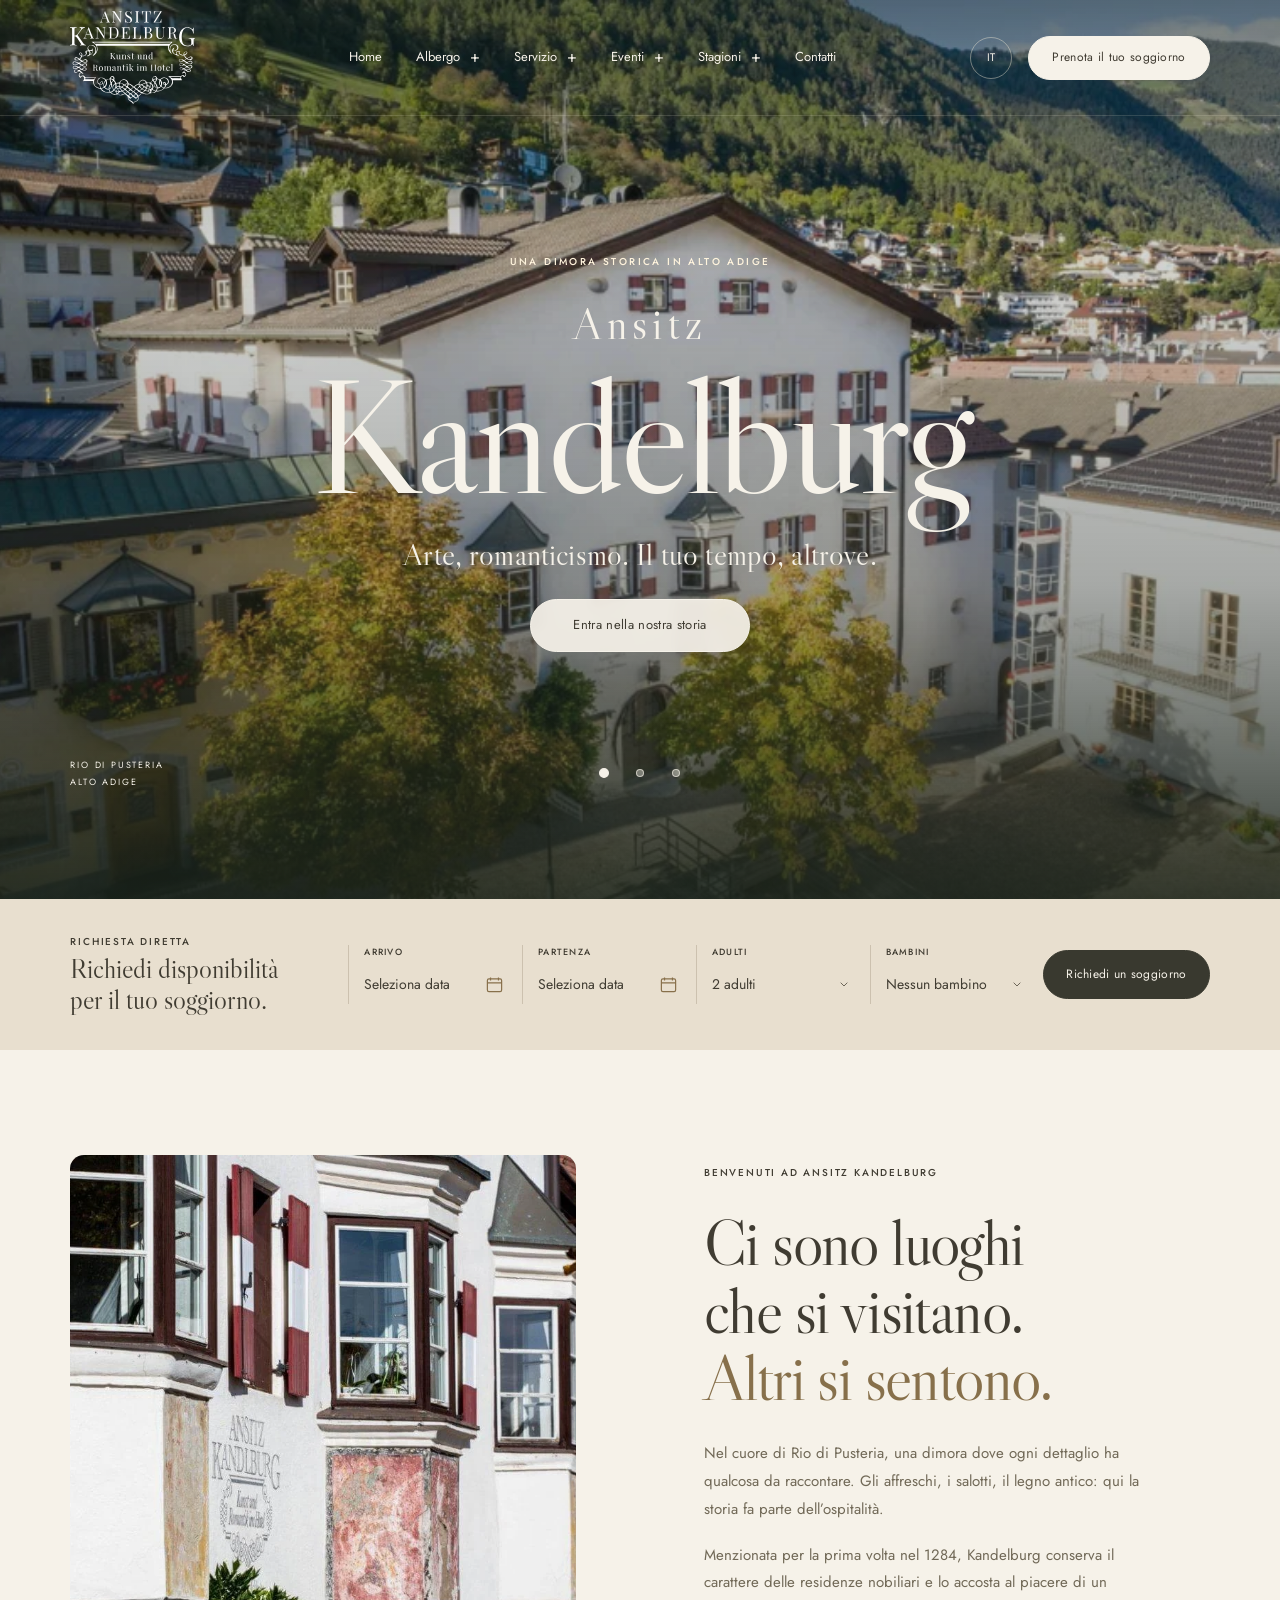
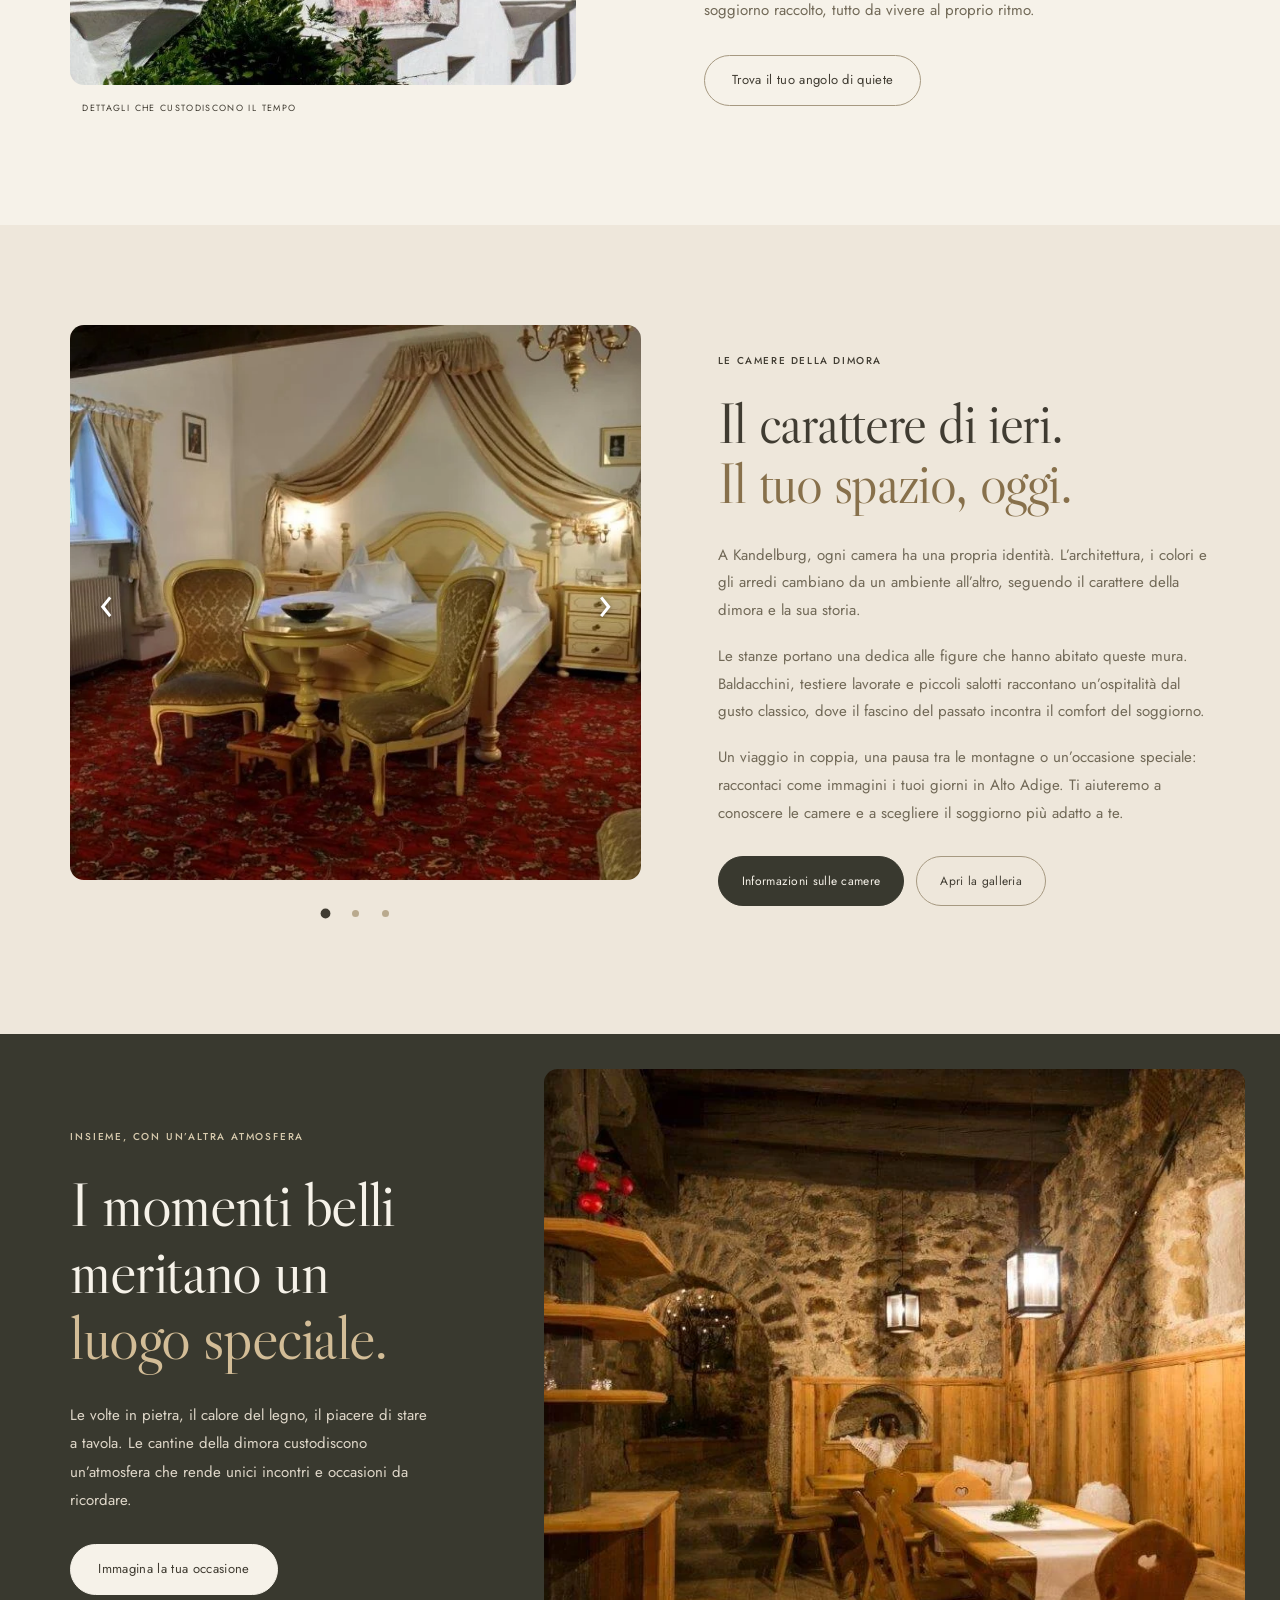
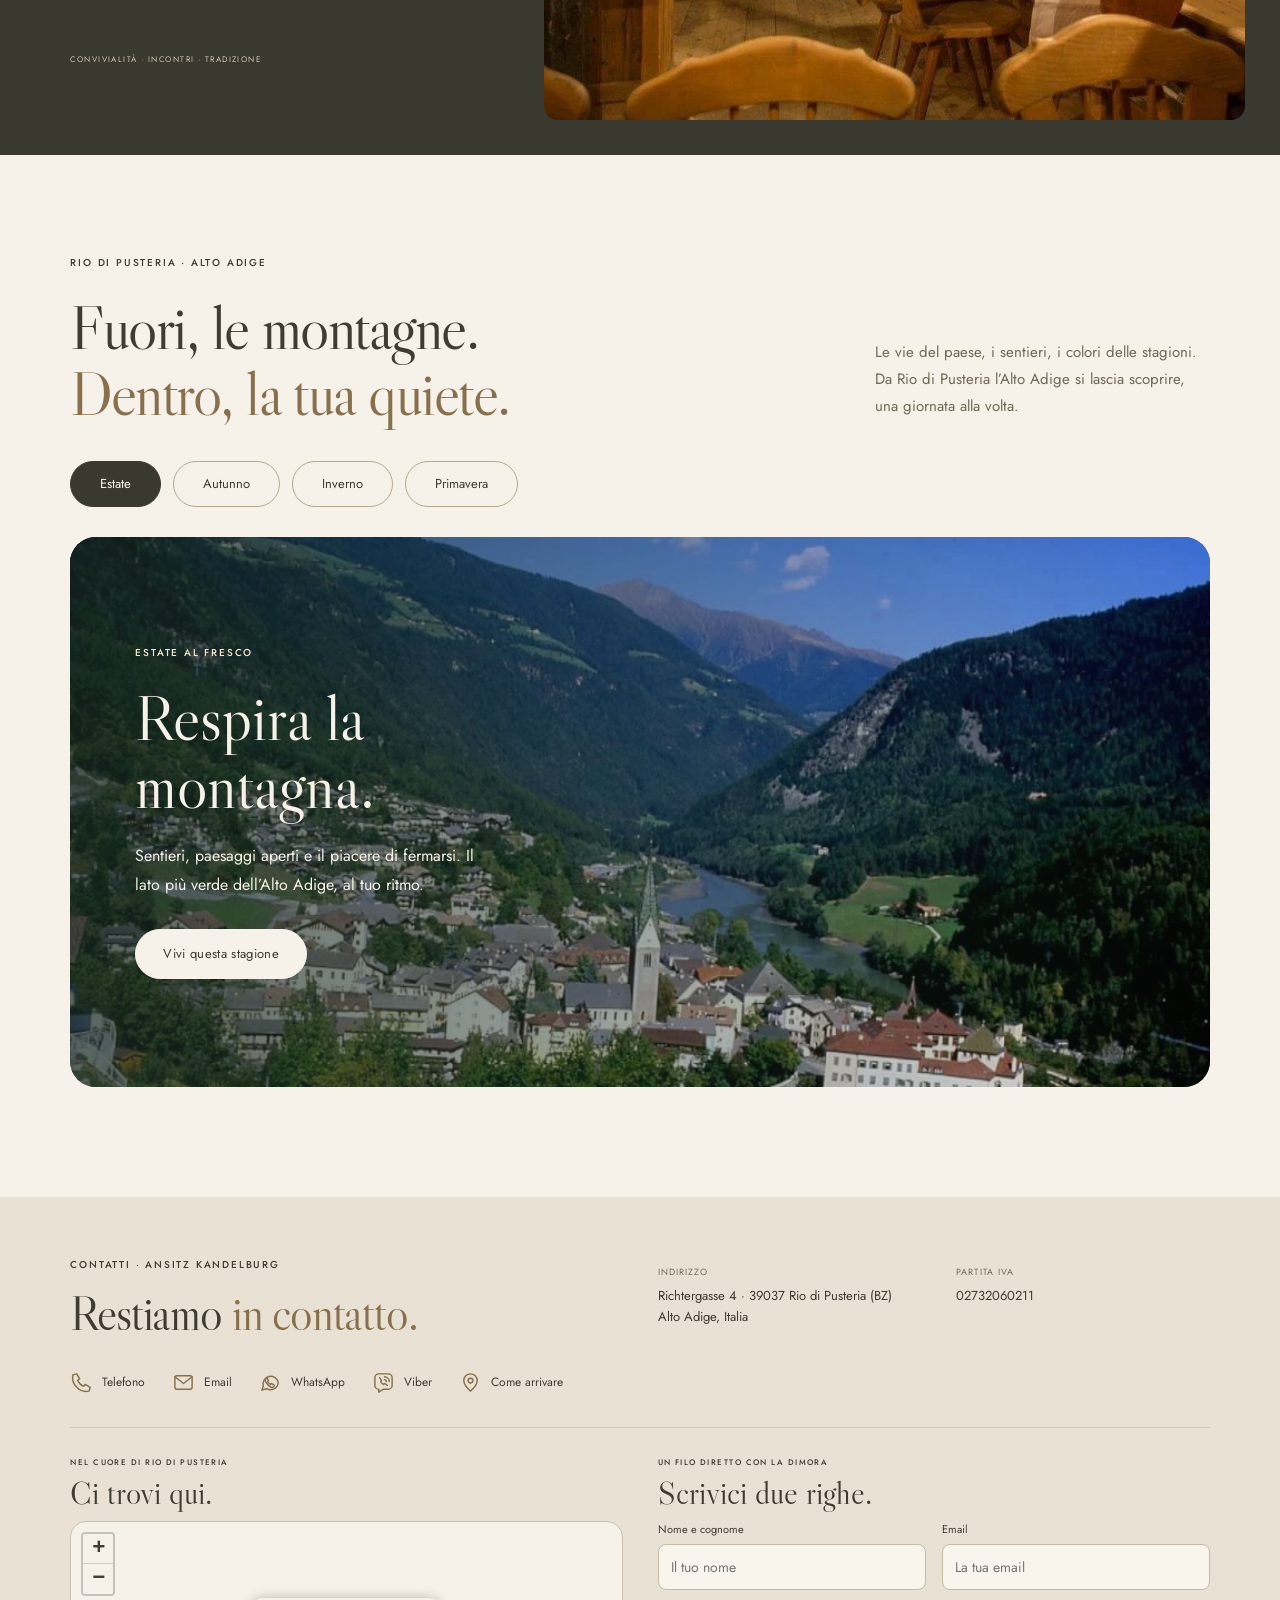
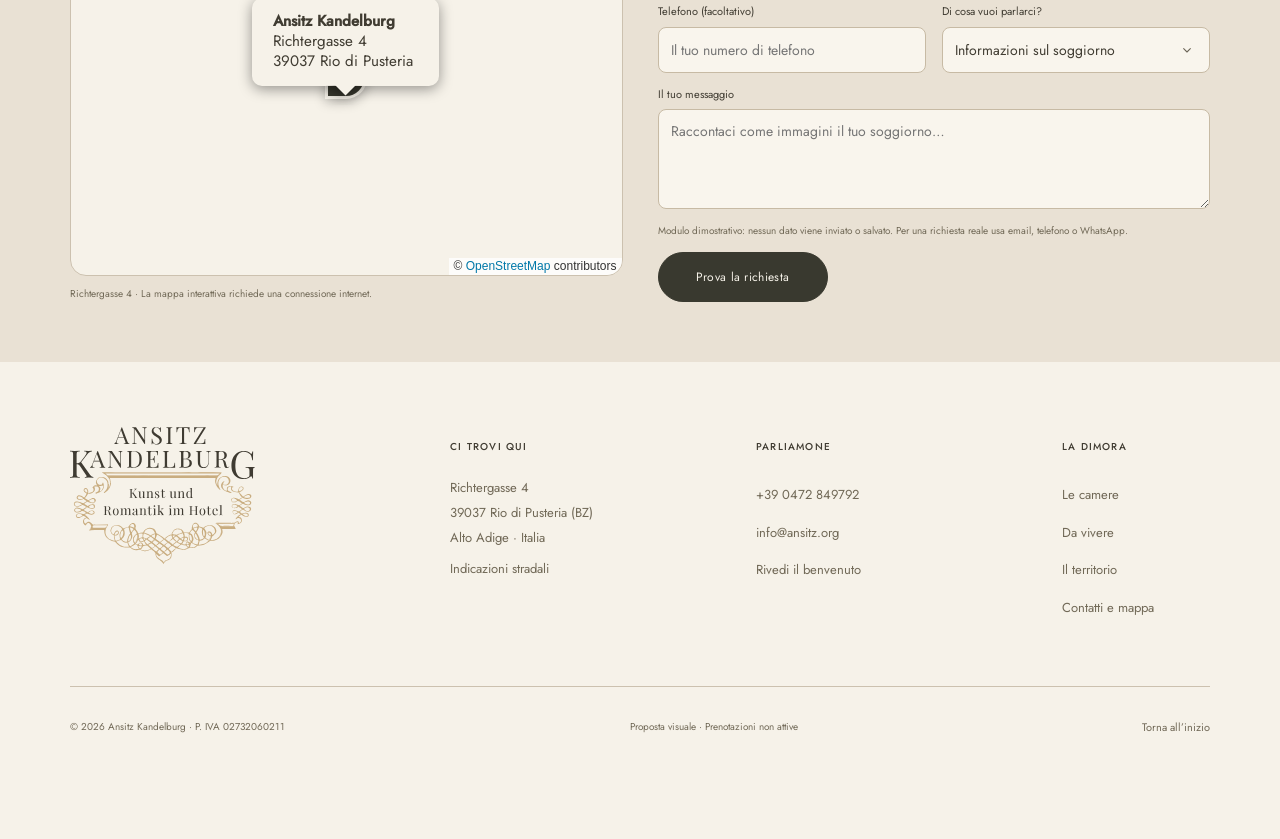
==== commit a34a8fd0: "Remove Leaflet attribution prefix from maps" ====
--- a/index.html
+++ b/index.html
@@ -9,13 +9,13 @@
   <title>Ansitz Kandelburg — Una dimora, tante storie</title>
   <link rel="icon" href="assets/brand/favicon.svg" type="image/svg+xml">
   <link rel="stylesheet" href="assets/vendor/leaflet/leaflet.css">
-  <link rel="stylesheet" href="styles/main.css?v=25">
+  <link rel="stylesheet" href="styles/main.css?v=28">
   <link rel="stylesheet" href="styles/calendar.css?v=26">
   <script src="scripts/main.js?v=26" defer></script>
   <script src="scripts/calendar.js?v=26" defer></script>
   <script src="scripts/assistance.js" defer></script>
   <script src="assets/vendor/leaflet/leaflet.js" defer></script>
-  <script src="scripts/map.js?v=11" defer></script>
+  <script src="scripts/map.js?v=29" defer></script>
 </head>
 <body>
   <a class="skip-link" href="#contenuto">Vai al contenuto</a>
@@ -31,11 +31,11 @@
   </div>
 
   <header class="site-header">
-    <button class="menu-toggle" type="button" aria-label="Apri menu" aria-expanded="false" aria-controls="mobile-menu"><span></span><span></span></button>
+    <button class="button button-small header-cta header-mobile-booking" type="button" data-open-inquiry>PRENOTA</button>
     <a class="brand" href="#inizio" aria-label="Ansitz Kandelburg, inizio"><img src="assets/brand/ansitz-kandelburg.svg" width="274" height="203" alt="Ansitz Kandelburg"></a>
     <nav class="desktop-nav" aria-label="Navigazione principale"><a class="nav-home" href="#inizio">Home</a><div class="nav-group"><button class="nav-trigger" type="button" aria-expanded="false" aria-controls="menu-albergo">Albergo<span aria-hidden="true">+</span></button><div class="mega-menu" id="menu-albergo" hidden><img src="assets/images/kandelburg-salone-storico.webp" alt="" width="300" height="195"><div class="mega-intro"><span class="eyebrow">ESPLORA KANDELBURG</span><p>La tua dimora, in Alto Adige.</p></div><div class="mega-links"><a href="#dimora">Il Castel Kandelburg</a><a href="#camere">Le camere</a><button type="button" data-gallery="0">Galleria fotografica</button><button type="button" data-topic="storia">Storia e leggende</button><button type="button" data-topic="offerte">Prezzi e offerte</button><button type="button" data-open-inquiry>Richiesta e prenotazione</button></div></div></div><div class="nav-group"><button class="nav-trigger" type="button" aria-expanded="false" aria-controls="menu-servizio">Servizio<span aria-hidden="true">+</span></button><div class="mega-menu" id="menu-servizio" hidden><img src="assets/images/kandelburg-giardino.webp" alt="" width="300" height="195"><div class="mega-intro"><span class="eyebrow">ESPLORA KANDELBURG</span><p>Ogni viaggio comincia bene.</p></div><div class="mega-links"><a href="contatti.html">Come raggiungerci</a><button type="button" data-topic="mobilita">Treni e autobus</button><button type="button" data-topic="aeroporti">Aeroporti</button><button type="button" data-topic="taxi">Taxi e trasferimenti</button></div></div></div><div class="nav-group"><button class="nav-trigger" type="button" aria-expanded="false" aria-controls="menu-eventi">Eventi<span aria-hidden="true">+</span></button><div class="mega-menu" id="menu-eventi" hidden><img src="assets/images/kandelburg-cantina.webp" alt="" width="300" height="195"><div class="mega-intro"><span class="eyebrow">ESPLORA KANDELBURG</span><p>Il piacere di stare insieme.</p></div><div class="mega-links"><a href="#esperienze">Celebrazioni eleganti</a><button type="button" data-topic="castagnate">Castagnate e Törggelen</button><a href="#esperienze">Cene nelle cantine</a><button type="button" data-topic="incontri">Seminari e incontri</button></div></div></div><div class="nav-group"><button class="nav-trigger" type="button" aria-expanded="false" aria-controls="menu-stagioni">Stagioni<span aria-hidden="true">+</span></button><div class="mega-menu" id="menu-stagioni" hidden><img src="assets/images/rio-di-pusteria-panorama.webp" alt="" width="300" height="195"><div class="mega-intro"><span class="eyebrow">ESPLORA KANDELBURG</span><p>Un altro colore, ogni volta.</p></div><div class="mega-links"><a href="#territorio" data-season-link="inverno">Neve e sci</a><a href="#territorio" data-season-link="estate">Estate al fresco</a><a href="#territorio" data-season-link="autunno">Autunno d’oro</a><a href="#territorio" data-season-link="primavera">Primavera e fioritura</a><a href="#territorio" data-season-link="inverno">Mercatini di Natale</a></div></div></div><a class="nav-contact" href="contatti.html">Contatti</a></nav>
-    <div class="header-right"><div class="language-picker"><button class="language-toggle" aria-expanded="false" aria-controls="language-menu" type="button">IT<span class="sr-only"> — Seleziona lingua</span></button><div class="language-menu" id="language-menu" hidden><span class="language-current" lang="it">IT · Italiano</span><button type="button" disabled lang="de">DE · Deutsch <small>Prossimamente</small></button><button type="button" disabled lang="en">EN · English <small>Prossimamente</small></button></div></div><button class="button button-small header-cta" type="button" data-open-inquiry>Prenota il tuo soggiorno</button></div>
-    <nav class="mobile-menu" id="mobile-menu" aria-label="Menu mobile" hidden><a href="#inizio">Home</a><details><summary>Albergo<span aria-hidden="true">+</span></summary><div class="mobile-submenu"><a href="#dimora">Il Castel Kandelburg</a><a href="#camere">Le camere</a><button type="button" data-gallery="0">Galleria fotografica</button><button type="button" data-topic="storia">Storia e leggende</button><button type="button" data-topic="offerte">Prezzi e offerte</button><button type="button" data-open-inquiry>Richiesta e prenotazione</button></div></details><details><summary>Servizio<span aria-hidden="true">+</span></summary><div class="mobile-submenu"><a href="contatti.html">Come raggiungerci</a><button type="button" data-topic="mobilita">Treni e autobus</button><button type="button" data-topic="aeroporti">Aeroporti</button><button type="button" data-topic="taxi">Taxi e trasferimenti</button></div></details><details><summary>Eventi<span aria-hidden="true">+</span></summary><div class="mobile-submenu"><a href="#esperienze">Celebrazioni eleganti</a><button type="button" data-topic="castagnate">Castagnate e Törggelen</button><a href="#esperienze">Cene nelle cantine</a><button type="button" data-topic="incontri">Seminari e incontri</button></div></details><details><summary>Stagioni<span aria-hidden="true">+</span></summary><div class="mobile-submenu"><a href="#territorio" data-season-link="inverno">Neve e sci</a><a href="#territorio" data-season-link="estate">Estate al fresco</a><a href="#territorio" data-season-link="autunno">Autunno d’oro</a><a href="#territorio" data-season-link="primavera">Primavera e fioritura</a><a href="#territorio" data-season-link="inverno">Mercatini di Natale</a></div></details><a href="contatti.html">Contatti</a><button class="button" type="button" data-open-inquiry>Richiedi un soggiorno</button></nav>
+    <div class="header-right"><div class="language-picker"><button class="language-toggle" aria-expanded="false" aria-controls="language-menu" type="button">IT<span class="sr-only"> — Seleziona lingua</span></button><div class="language-menu" id="language-menu" hidden><span class="language-current" lang="it">IT · Italiano</span><button type="button" disabled lang="de">DE · Deutsch <small>Prossimamente</small></button><button type="button" disabled lang="en">EN · English <small>Prossimamente</small></button></div></div><button class="menu-toggle" type="button" aria-label="Apri menu" aria-expanded="false" aria-controls="mobile-menu"><span></span><span></span></button><button class="button button-small header-cta" type="button" data-open-inquiry>Prenota il tuo soggiorno</button></div>
+    <nav class="mobile-menu" id="mobile-menu" aria-label="Menu mobile" hidden><a href="#inizio">Home</a><details><summary>Albergo<span aria-hidden="true">+</span></summary><div class="mobile-submenu"><a href="#dimora">Il Castel Kandelburg</a><a href="#camere">Le camere</a><button type="button" data-gallery="0">Galleria fotografica</button><button type="button" data-topic="storia">Storia e leggende</button><button type="button" data-topic="offerte">Prezzi e offerte</button><button type="button" data-open-inquiry>Richiesta e prenotazione</button></div></details><details><summary>Servizio<span aria-hidden="true">+</span></summary><div class="mobile-submenu"><a href="contatti.html">Come raggiungerci</a><button type="button" data-topic="mobilita">Treni e autobus</button><button type="button" data-topic="aeroporti">Aeroporti</button><button type="button" data-topic="taxi">Taxi e trasferimenti</button></div></details><details><summary>Eventi<span aria-hidden="true">+</span></summary><div class="mobile-submenu"><a href="#esperienze">Celebrazioni eleganti</a><button type="button" data-topic="castagnate">Castagnate e Törggelen</button><a href="#esperienze">Cene nelle cantine</a><button type="button" data-topic="incontri">Seminari e incontri</button></div></details><details><summary>Stagioni<span aria-hidden="true">+</span></summary><div class="mobile-submenu"><a href="#territorio" data-season-link="inverno">Neve e sci</a><a href="#territorio" data-season-link="estate">Estate al fresco</a><a href="#territorio" data-season-link="autunno">Autunno d’oro</a><a href="#territorio" data-season-link="primavera">Primavera e fioritura</a><a href="#territorio" data-season-link="inverno">Mercatini di Natale</a></div></details><a href="contatti.html">Contatti</a></nav>
   </header>
 
   <main id="contenuto">
--- a/styles/main.css
+++ b/styles/main.css
@@ -149,6 +149,12 @@
 @media(max-width:1000px){.stay-bar-heading{flex-basis:auto}.stay-form{width:100%}.stay-bar-heading h2{font-size:30px}}
 @media(max-width:700px){.stay-form{grid-template-columns:repeat(2,minmax(0,1fr));gap:20px 16px}.stay-field{padding-left:0;border:0}.stay-bar-heading h2{font-size:30px;margin-top:7px}.stay-form>.button{justify-self:center;min-width:230px;max-width:100%;font-size:12px;padding:14px 22px}.stay-field input,.stay-field select{font-size:16px;height:44px}}
 
+/* Mobile header: booking left, centered brand, language and menu right. */
+.header-right .menu-toggle,.header-mobile-booking{display:none}
+@media(max-width:1100px){.site-header{grid-template-columns:minmax(0,1fr) auto minmax(0,1fr);gap:10px}.site-header .brand{grid-column:2;grid-row:1;justify-self:center}.header-right{grid-column:3;grid-row:1;justify-self:end;gap:8px}.header-right .menu-toggle{display:block;flex-shrink:0;color:inherit}.header-right .header-cta{display:none}.site-header .header-mobile-booking{display:inline-flex;grid-column:1;grid-row:1;justify-self:start;min-height:44px;padding:12px 20px;font-size:11px;font-weight:600;letter-spacing:.08em;white-space:nowrap;border-radius:999px;box-shadow:0 3px 12px #201d1614}.header-right .language-toggle{min-width:44px;min-height:44px}}
+@media(max-width:700px){.site-header{padding-inline:16px;gap:8px}.site-header .brand{width:100px}.header-right{gap:6px}.site-header .header-mobile-booking{padding:12px 14px;font-size:10px}.header-right .menu-toggle{width:44px;padding:11px}}
+@media(max-width:350px){.site-header .brand{width:90px}.header-right{gap:4px}.site-header .header-mobile-booking{padding-inline:12px}}
+
 /* Desktop booking bar: one horizontally aligned row. */
 @media(min-width:1001px){.stay-bar{display:flex;align-items:center;gap:28px}.stay-bar-heading{flex:0 0 250px}.stay-bar-heading h2{font-size:27px;line-height:1.13}.stay-form{display:grid;grid-template-columns:repeat(4,minmax(0,1fr)) auto;align-items:center;gap:18px;min-width:0}.stay-field{align-self:center;max-width:none;padding-left:15px}.stay-form>.button{grid-column:auto;justify-self:end;align-self:center;min-width:0;min-height:48px;padding:14px 22px;white-space:nowrap;font-size:12px}.stay-field input,.stay-field select{height:40px}.stay-field label{margin-bottom:5px}}
 @media(min-width:1001px) and (max-width:1250px){.stay-bar{gap:20px;padding-inline:30px}.stay-bar-heading{flex-basis:215px}.stay-bar-heading h2{font-size:24px}.stay-form{gap:12px}.stay-field{padding-left:10px}.stay-field input,.stay-field select{font-size:12px}.stay-form>.button{font-size:11px;padding-inline:16px}}
